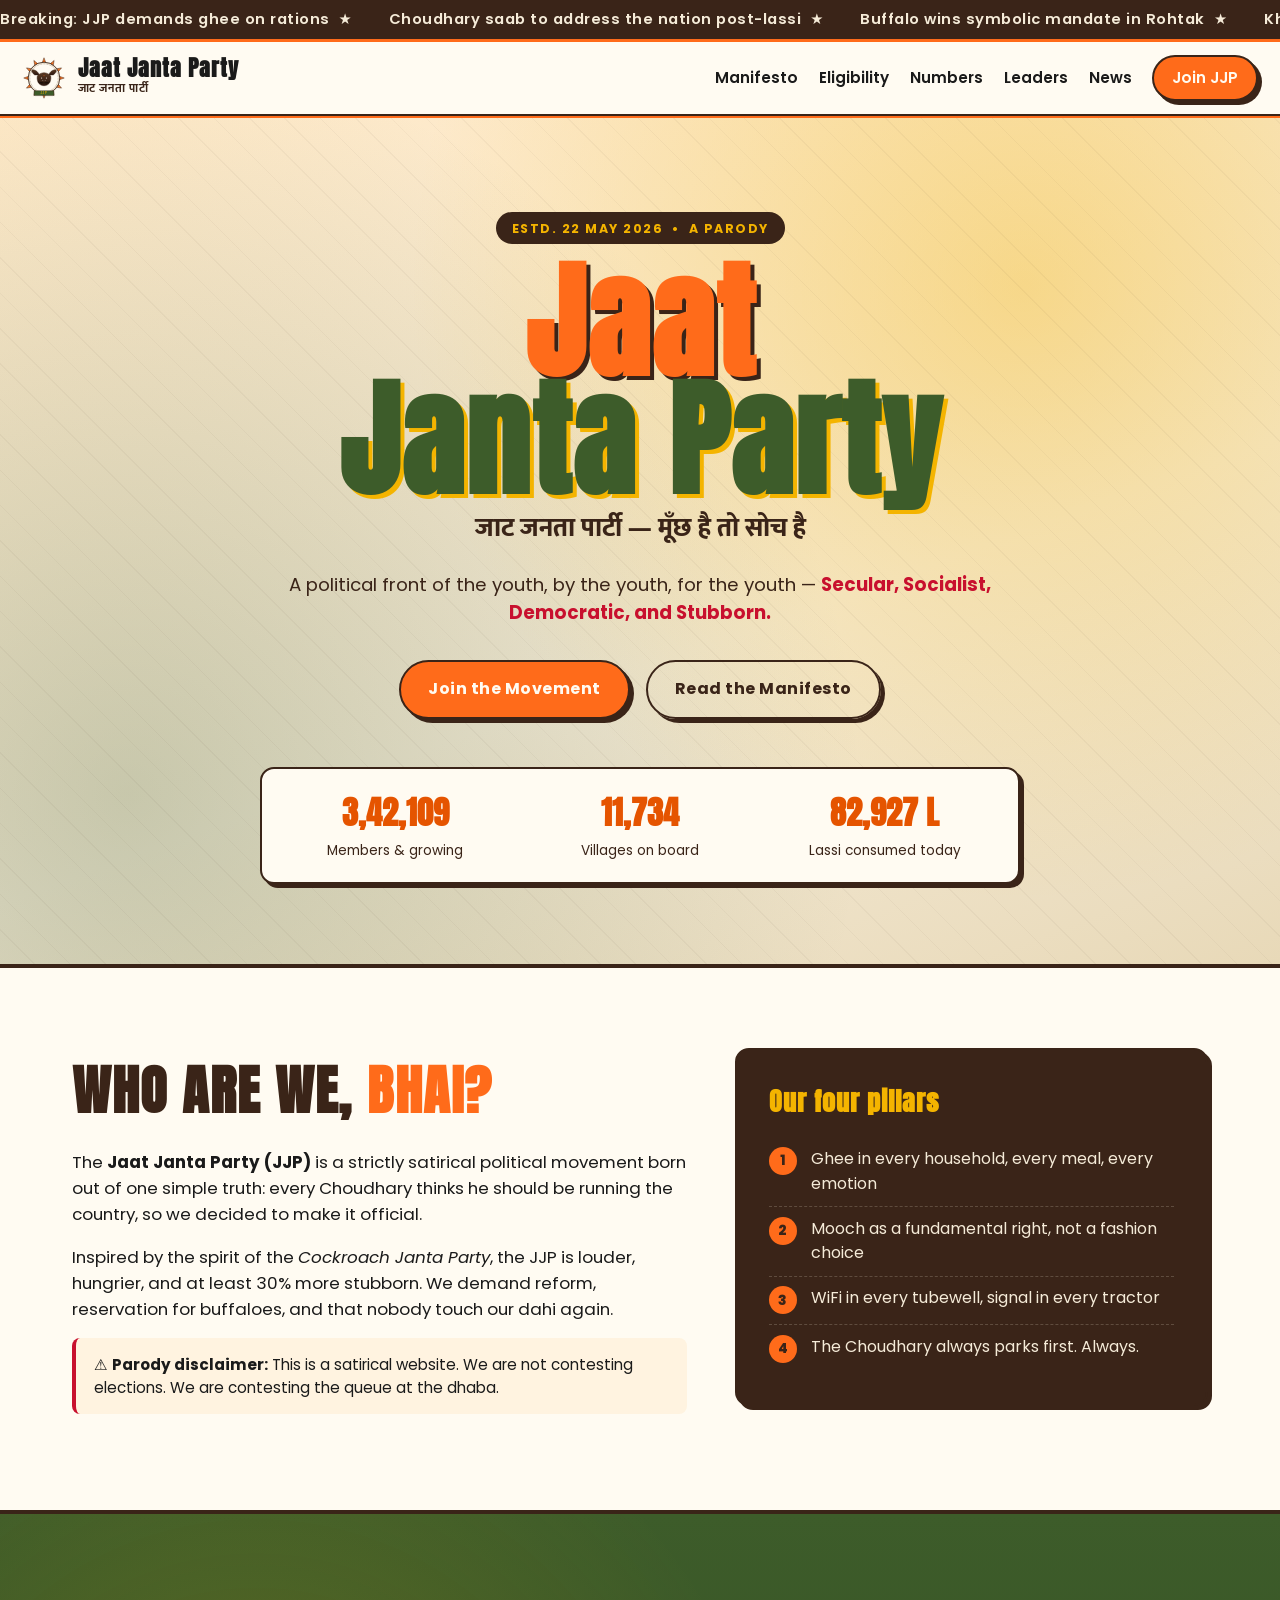
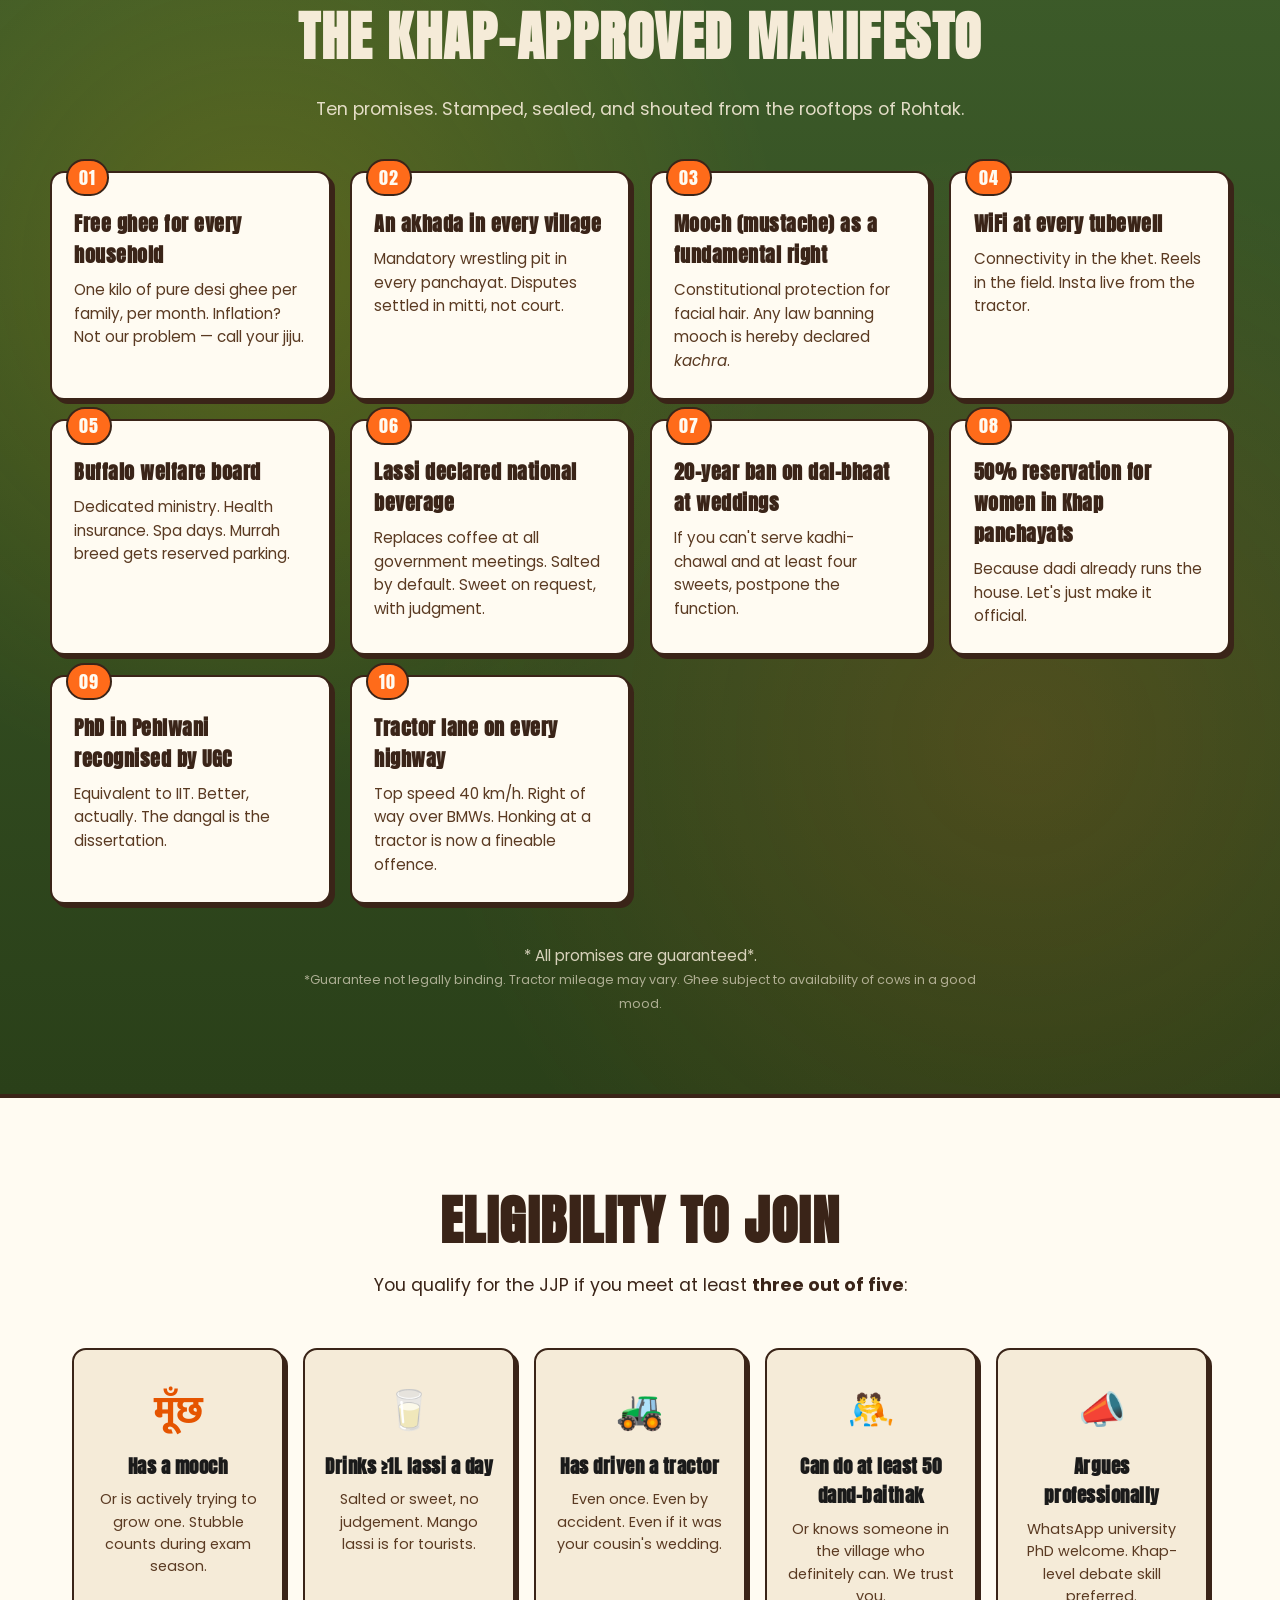
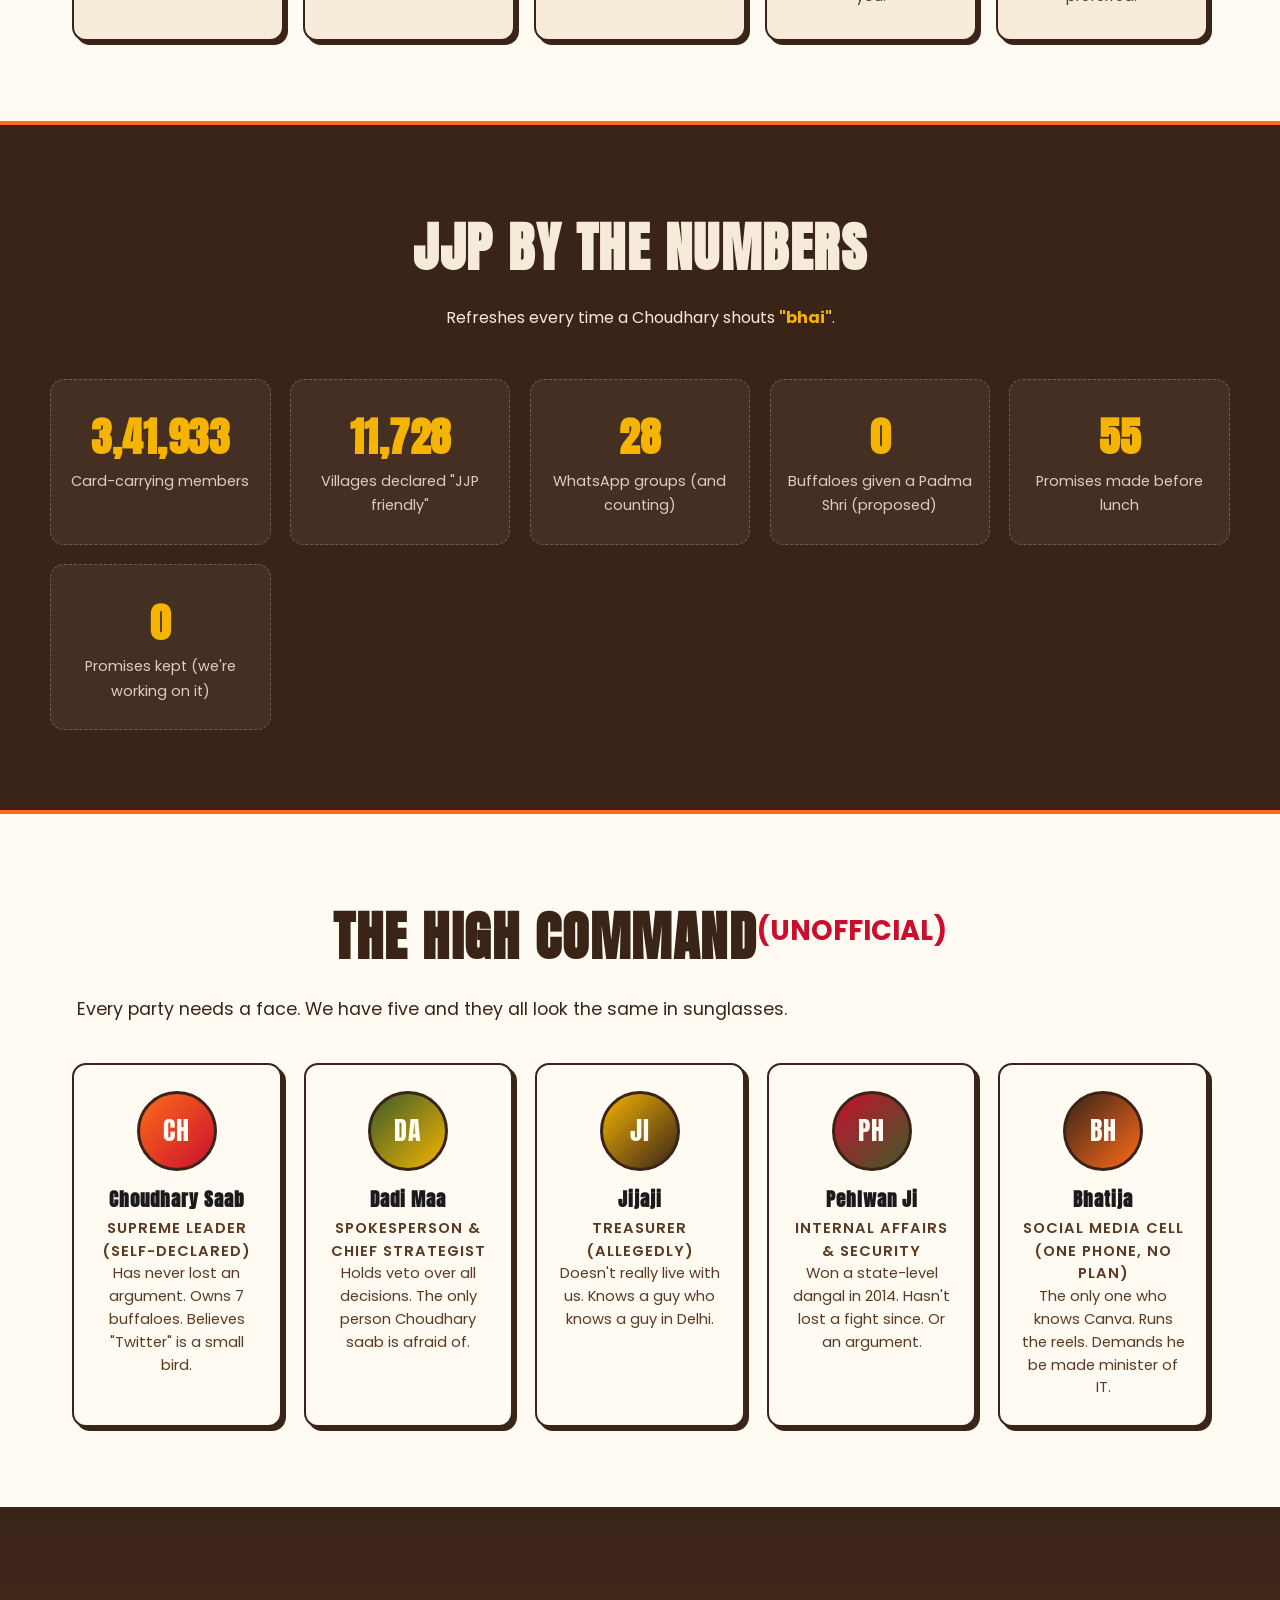
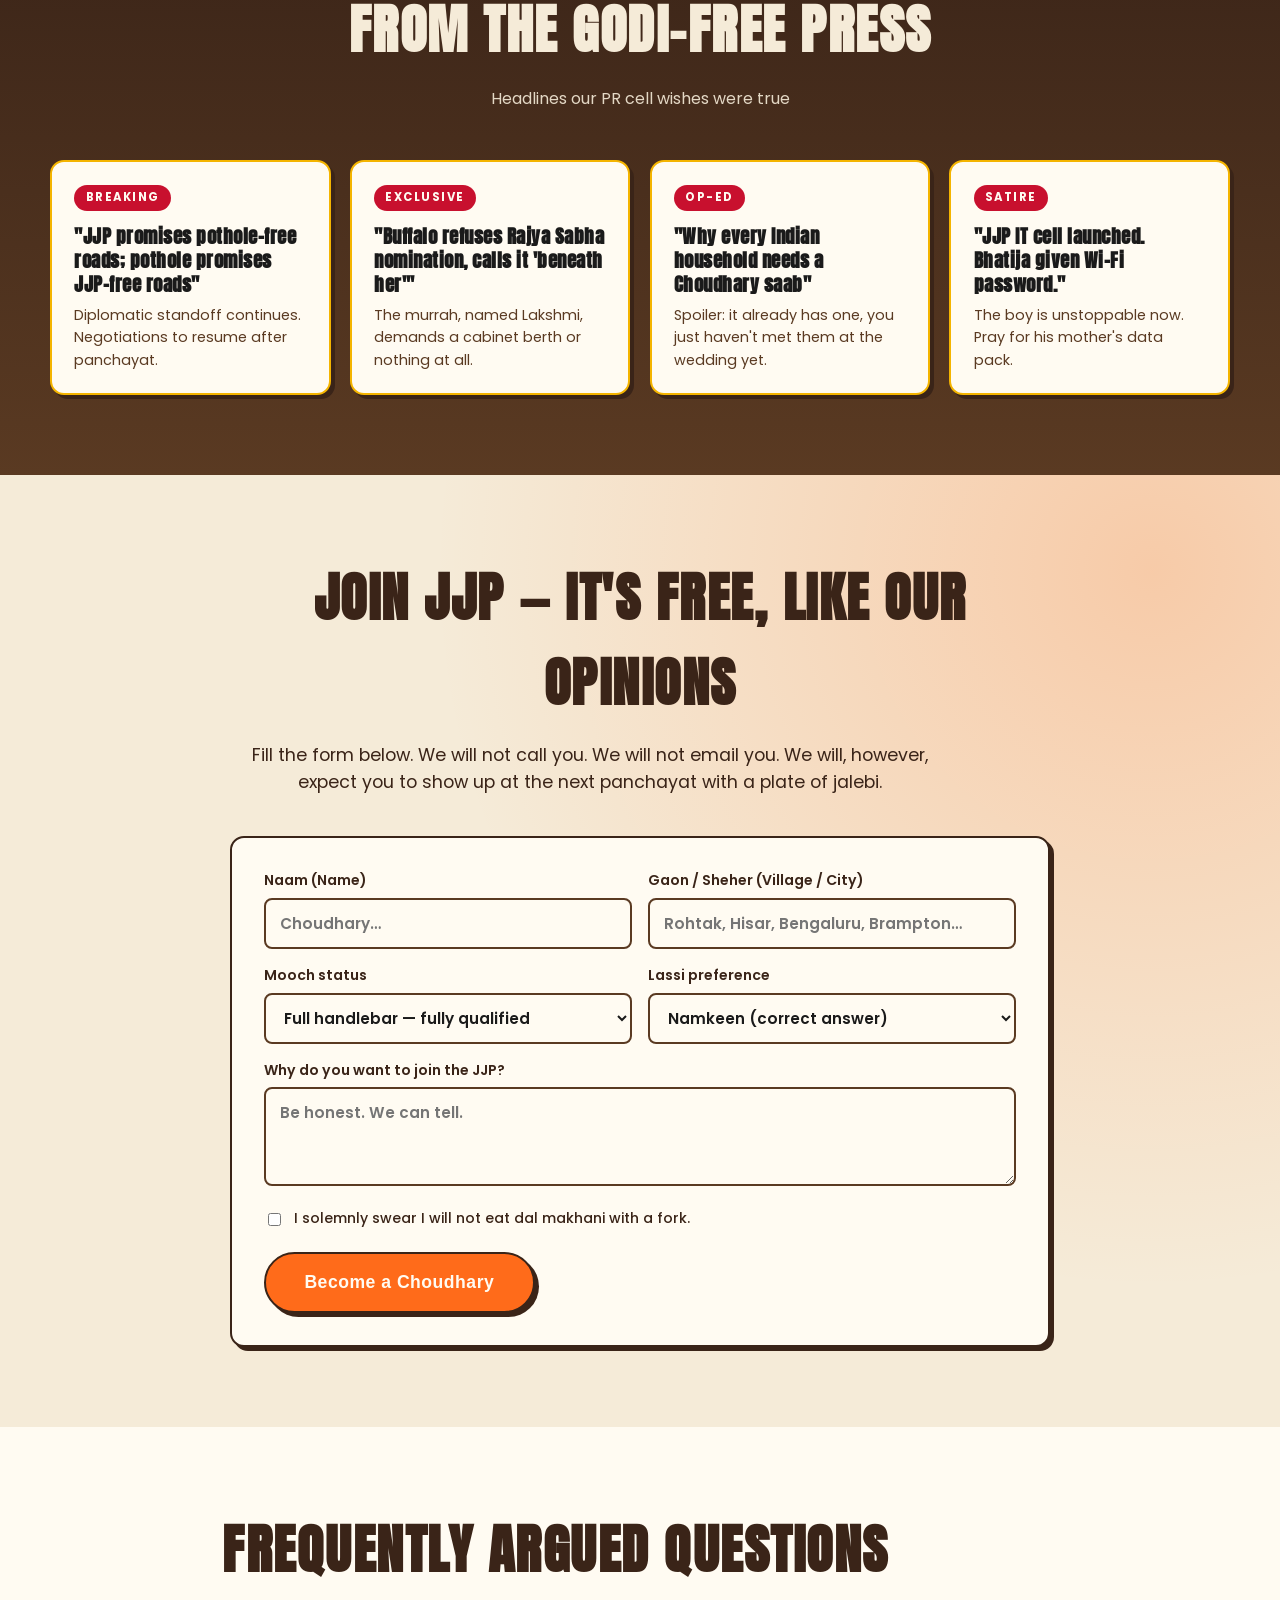
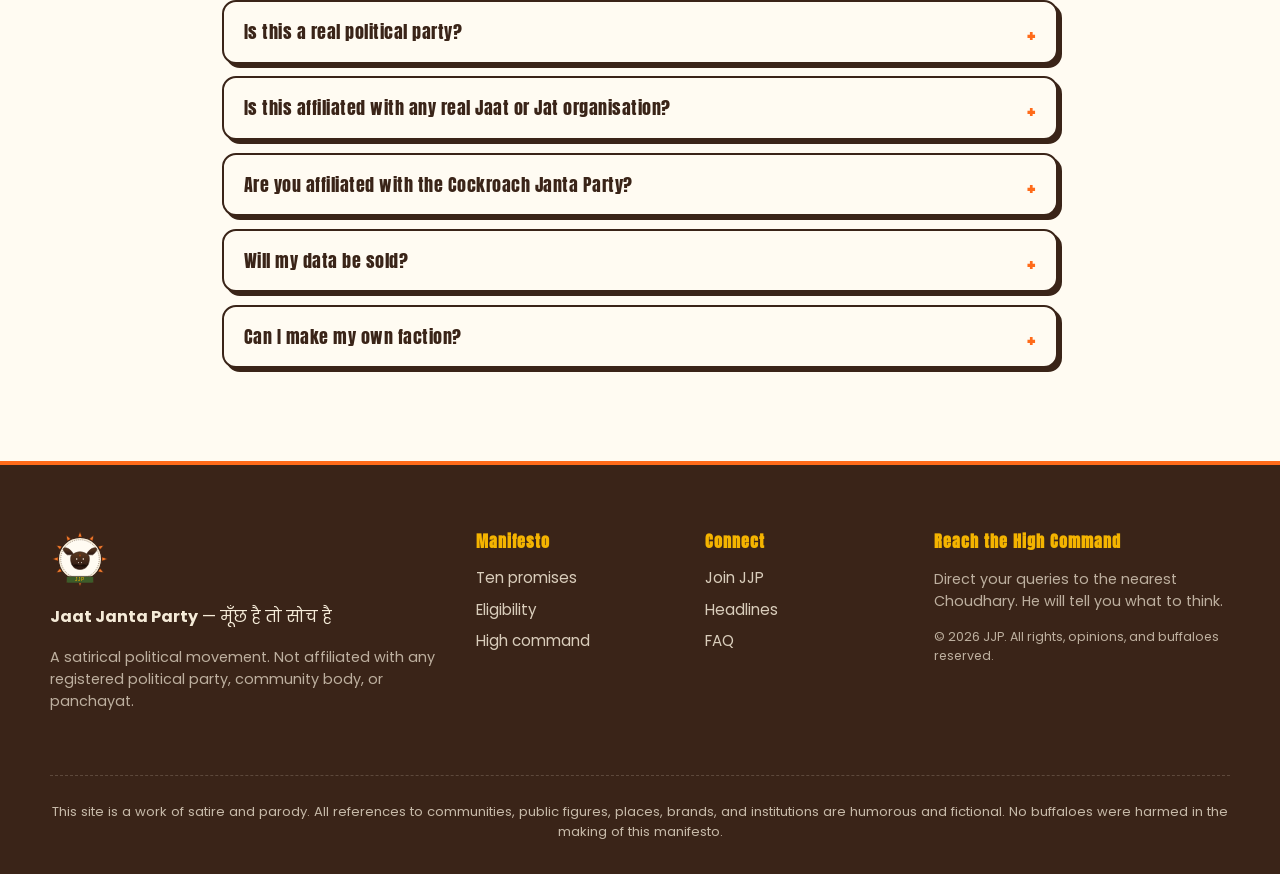
==== index.html @ 32e6d0fe "Initial site: Jaat Janta Party parody manifesto Single-page satirical political-party site, styled a" ====
<!DOCTYPE html>
<html lang="en">
<head>
<meta charset="UTF-8" />
<meta name="viewport" content="width=device-width, initial-scale=1.0" />
<meta name="description" content="Jaat Janta Party (JJP) — Satirical political manifesto from the land of ghee, mooch, and unshakeable confidence. A parody. Choudhary today, Choudhary tomorrow." />
<title>Jaat Janta Party — Mooch Hai To Soch Hai</title>
<link rel="preconnect" href="https://fonts.googleapis.com">
<link rel="preconnect" href="https://fonts.gstatic.com" crossorigin>
<link href="https://fonts.googleapis.com/css2?family=Anton&family=Mukta:wght@400;700;800&family=Poppins:wght@400;500;600;700;900&display=swap" rel="stylesheet">
<link rel="stylesheet" href="styles.css" />
<link rel="icon" href="assets/logo.svg" type="image/svg+xml" />
</head>
<body>

<!-- TOP TICKER -->
<div class="ticker">
  <div class="ticker__track">
    <span>Breaking: JJP demands ghee on rations &nbsp;★&nbsp;</span>
    <span>Choudhary saab to address the nation post-lassi &nbsp;★&nbsp;</span>
    <span>Buffalo wins symbolic mandate in Rohtak &nbsp;★&nbsp;</span>
    <span>Khap panchayat rules: WiFi is a fundamental right &nbsp;★&nbsp;</span>
    <span>Tractor parade postponed — diesel too expensive &nbsp;★&nbsp;</span>
    <span>JJP: We don't promise. We declare. &nbsp;★&nbsp;</span>
    <span>Breaking: JJP demands ghee on rations &nbsp;★&nbsp;</span>
    <span>Choudhary saab to address the nation post-lassi &nbsp;★&nbsp;</span>
    <span>Buffalo wins symbolic mandate in Rohtak &nbsp;★&nbsp;</span>
    <span>Khap panchayat rules: WiFi is a fundamental right &nbsp;★&nbsp;</span>
  </div>
</div>

<!-- NAV -->
<header class="nav">
  <a href="#top" class="nav__brand">
    <img src="assets/logo.svg" alt="JJP" class="nav__logo" />
    <span>
      <strong>Jaat Janta Party</strong>
      <small>जाट जनता पार्टी</small>
    </span>
  </a>
  <nav class="nav__links">
    <a href="#manifesto">Manifesto</a>
    <a href="#eligibility">Eligibility</a>
    <a href="#numbers">Numbers</a>
    <a href="#leaders">Leaders</a>
    <a href="#news">News</a>
    <a href="#join" class="nav__cta">Join JJP</a>
  </nav>
</header>

<!-- HERO -->
<section id="top" class="hero">
  <div class="hero__bg" aria-hidden="true"></div>
  <div class="hero__content">
    <span class="kicker">Estd. <span id="estd-date">22 May 2026</span> &nbsp;•&nbsp; A Parody</span>
    <h1 class="hero__title">
      <span class="hero__title-line1">Jaat</span>
      <span class="hero__title-line2">Janta Party</span>
    </h1>
    <p class="hero__hindi">जाट जनता पार्टी — मूँछ है तो सोच है</p>
    <p class="hero__tagline">
      A political front of the youth, by the youth, for the youth —
      <em>Secular, Socialist, Democratic, and Stubborn.</em>
    </p>
    <div class="hero__ctas">
      <a href="#join" class="btn btn--primary">Join the Movement</a>
      <a href="#manifesto" class="btn btn--ghost">Read the Manifesto</a>
    </div>
    <div class="hero__stats">
      <div><strong id="count-members">3,42,108</strong><span>Members &amp; growing</span></div>
      <div><strong id="count-villages">11,734</strong><span>Villages on board</span></div>
      <div><strong id="count-lassi">82,919 L</strong><span>Lassi consumed today</span></div>
    </div>
  </div>
</section>

<!-- ABOUT -->
<section class="about" id="about">
  <div class="about__grid">
    <div>
      <h2 class="section-title">Who are we, <span>bhai?</span></h2>
      <p>
        The <strong>Jaat Janta Party (JJP)</strong> is a strictly satirical political
        movement born out of one simple truth: every Choudhary thinks he should be
        running the country, so we decided to make it official.
      </p>
      <p>
        Inspired by the spirit of the <em>Cockroach Janta Party</em>, the JJP is
        louder, hungrier, and at least 30% more stubborn. We demand reform, reservation
        for buffaloes, and that nobody touch our dahi again.
      </p>
      <p class="note">
        ⚠️ <strong>Parody disclaimer:</strong> This is a satirical website. We are not
        contesting elections. We are contesting the queue at the dhaba.
      </p>
    </div>
    <div class="about__card">
      <h3>Our four pillars</h3>
      <ul>
        <li><span>1</span> Ghee in every household, every meal, every emotion</li>
        <li><span>2</span> Mooch as a fundamental right, not a fashion choice</li>
        <li><span>3</span> WiFi in every tubewell, signal in every tractor</li>
        <li><span>4</span> The Choudhary always parks first. Always.</li>
      </ul>
    </div>
  </div>
</section>

<!-- MANIFESTO -->
<section class="manifesto" id="manifesto">
  <div class="manifesto__head">
    <h2 class="section-title light">The Khap-Approved Manifesto</h2>
    <p>Ten promises. Stamped, sealed, and shouted from the rooftops of Rohtak.</p>
  </div>

  <div class="manifesto__grid">
    <article class="promise">
      <span class="promise__num">01</span>
      <h3>Free ghee for every household</h3>
      <p>One kilo of pure desi ghee per family, per month. Inflation? Not our problem — call your jiju.</p>
    </article>

    <article class="promise">
      <span class="promise__num">02</span>
      <h3>An akhada in every village</h3>
      <p>Mandatory wrestling pit in every panchayat. Disputes settled in mitti, not court.</p>
    </article>

    <article class="promise">
      <span class="promise__num">03</span>
      <h3>Mooch (mustache) as a fundamental right</h3>
      <p>Constitutional protection for facial hair. Any law banning mooch is hereby declared <em>kachra</em>.</p>
    </article>

    <article class="promise">
      <span class="promise__num">04</span>
      <h3>WiFi at every tubewell</h3>
      <p>Connectivity in the khet. Reels in the field. Insta live from the tractor.</p>
    </article>

    <article class="promise">
      <span class="promise__num">05</span>
      <h3>Buffalo welfare board</h3>
      <p>Dedicated ministry. Health insurance. Spa days. Murrah breed gets reserved parking.</p>
    </article>

    <article class="promise">
      <span class="promise__num">06</span>
      <h3>Lassi declared national beverage</h3>
      <p>Replaces coffee at all government meetings. Salted by default. Sweet on request, with judgment.</p>
    </article>

    <article class="promise">
      <span class="promise__num">07</span>
      <h3>20-year ban on dal-bhaat at weddings</h3>
      <p>If you can't serve kadhi-chawal and at least four sweets, postpone the function.</p>
    </article>

    <article class="promise">
      <span class="promise__num">08</span>
      <h3>50% reservation for women in Khap panchayats</h3>
      <p>Because dadi already runs the house. Let's just make it official.</p>
    </article>

    <article class="promise">
      <span class="promise__num">09</span>
      <h3>PhD in Pehlwani recognised by UGC</h3>
      <p>Equivalent to IIT. Better, actually. The dangal is the dissertation.</p>
    </article>

    <article class="promise">
      <span class="promise__num">10</span>
      <h3>Tractor lane on every highway</h3>
      <p>Top speed 40 km/h. Right of way over BMWs. Honking at a tractor is now a fineable offence.</p>
    </article>
  </div>

  <p class="manifesto__asterisk">
    * All promises are guaranteed*. <br>
    <small>*Guarantee not legally binding. Tractor mileage may vary. Ghee subject to availability of cows in a good mood.</small>
  </p>
</section>

<!-- ELIGIBILITY -->
<section class="eligibility" id="eligibility">
  <h2 class="section-title">Eligibility to Join</h2>
  <p class="lead">You qualify for the JJP if you meet at least <strong>three out of five</strong>:</p>
  <div class="eligibility__grid">
    <div class="eligible">
      <div class="eligible__icon">मूँछ</div>
      <h3>Has a mooch</h3>
      <p>Or is actively trying to grow one. Stubble counts during exam season.</p>
    </div>
    <div class="eligible">
      <div class="eligible__icon">🥛</div>
      <h3>Drinks ≥1L lassi a day</h3>
      <p>Salted or sweet, no judgement. Mango lassi is for tourists.</p>
    </div>
    <div class="eligible">
      <div class="eligible__icon">🚜</div>
      <h3>Has driven a tractor</h3>
      <p>Even once. Even by accident. Even if it was your cousin's wedding.</p>
    </div>
    <div class="eligible">
      <div class="eligible__icon">🤼</div>
      <h3>Can do at least 50 dand-baithak</h3>
      <p>Or knows someone in the village who definitely can. We trust you.</p>
    </div>
    <div class="eligible">
      <div class="eligible__icon">📣</div>
      <h3>Argues professionally</h3>
      <p>WhatsApp university PhD welcome. Khap-level debate skill preferred.</p>
    </div>
  </div>
</section>

<!-- NUMBERS / COUNTER -->
<section class="numbers" id="numbers">
  <div class="numbers__head">
    <h2 class="section-title light">JJP by the numbers</h2>
    <p>Refreshes every time a Choudhary shouts <em>"bhai"</em>.</p>
  </div>
  <div class="numbers__grid">
    <div><strong data-target="342108">0</strong><span>Card-carrying members</span></div>
    <div><strong data-target="11734">0</strong><span>Villages declared "JJP friendly"</span></div>
    <div><strong data-target="29">0</strong><span>WhatsApp groups (and counting)</span></div>
    <div><strong data-target="1">0</strong><span>Buffaloes given a Padma Shri (proposed)</span></div>
    <div><strong data-target="56">0</strong><span>Promises made before lunch</span></div>
    <div><strong data-target="0">0</strong><span>Promises kept (we're working on it)</span></div>
  </div>
</section>

<!-- LEADERS -->
<section class="leaders" id="leaders">
  <h2 class="section-title">The High Command<sup>(unofficial)</sup></h2>
  <p class="lead">Every party needs a face. We have five and they all look the same in sunglasses.</p>
  <div class="leaders__grid">
    <article class="leader">
      <div class="leader__avatar" style="--c1:#FF6B1A;--c2:#C8102E">CH</div>
      <h3>Choudhary Saab</h3>
      <p class="leader__role">Supreme Leader (self-declared)</p>
      <p>Has never lost an argument. Owns 7 buffaloes. Believes "Twitter" is a small bird.</p>
    </article>
    <article class="leader">
      <div class="leader__avatar" style="--c1:#3D5C2A;--c2:#F4B400">DA</div>
      <h3>Dadi Maa</h3>
      <p class="leader__role">Spokesperson &amp; Chief Strategist</p>
      <p>Holds veto over all decisions. The only person Choudhary saab is afraid of.</p>
    </article>
    <article class="leader">
      <div class="leader__avatar" style="--c1:#F4B400;--c2:#3A2418">JI</div>
      <h3>Jijaji</h3>
      <p class="leader__role">Treasurer (allegedly)</p>
      <p>Doesn't really live with us. Knows a guy who knows a guy in Delhi.</p>
    </article>
    <article class="leader">
      <div class="leader__avatar" style="--c1:#C8102E;--c2:#3D5C2A">PH</div>
      <h3>Pehlwan Ji</h3>
      <p class="leader__role">Internal Affairs &amp; Security</p>
      <p>Won a state-level dangal in 2014. Hasn't lost a fight since. Or an argument.</p>
    </article>
    <article class="leader">
      <div class="leader__avatar" style="--c1:#3A2418;--c2:#FF6B1A">BH</div>
      <h3>Bhatija</h3>
      <p class="leader__role">Social Media Cell (one phone, no plan)</p>
      <p>The only one who knows Canva. Runs the reels. Demands he be made minister of IT.</p>
    </article>
  </div>
</section>

<!-- NEWS / HEADLINES -->
<section class="news" id="news">
  <h2 class="section-title light">From the Godi-Free Press</h2>
  <p class="news__sub">Headlines our PR cell wishes were true</p>
  <div class="news__grid">
    <article class="card">
      <span class="card__tag">Breaking</span>
      <h3>"JJP promises pothole-free roads; pothole promises JJP-free roads"</h3>
      <p>Diplomatic standoff continues. Negotiations to resume after panchayat.</p>
    </article>
    <article class="card">
      <span class="card__tag">Exclusive</span>
      <h3>"Buffalo refuses Rajya Sabha nomination, calls it 'beneath her'"</h3>
      <p>The murrah, named Lakshmi, demands a cabinet berth or nothing at all.</p>
    </article>
    <article class="card">
      <span class="card__tag">Op-Ed</span>
      <h3>"Why every Indian household needs a Choudhary saab"</h3>
      <p>Spoiler: it already has one, you just haven't met them at the wedding yet.</p>
    </article>
    <article class="card">
      <span class="card__tag">Satire</span>
      <h3>"JJP IT cell launched. Bhatija given Wi-Fi password."</h3>
      <p>The boy is unstoppable now. Pray for his mother's data pack.</p>
    </article>
  </div>
</section>

<!-- JOIN -->
<section class="join" id="join">
  <div class="join__inner">
    <h2 class="section-title">Join JJP — it's free, like our opinions</h2>
    <p class="lead">
      Fill the form below. We will not call you. We will not email you.
      We will, however, expect you to show up at the next panchayat with a plate of jalebi.
    </p>
    <form class="join__form" id="join-form" novalidate>
      <div class="row">
        <label>
          <span>Naam (Name)</span>
          <input name="name" placeholder="Choudhary…" required />
        </label>
        <label>
          <span>Gaon / Sheher (Village / City)</span>
          <input name="village" placeholder="Rohtak, Hisar, Bengaluru, Brampton…" required />
        </label>
      </div>
      <div class="row">
        <label>
          <span>Mooch status</span>
          <select name="mooch">
            <option value="full">Full handlebar — fully qualified</option>
            <option value="growing">In progress — provisional member</option>
            <option value="none">None — sympathiser only</option>
            <option value="other">Don't grow facial hair — honorary member</option>
          </select>
        </label>
        <label>
          <span>Lassi preference</span>
          <select name="lassi">
            <option>Namkeen (correct answer)</option>
            <option>Meethi (acceptable)</option>
            <option>Mango (under investigation)</option>
            <option>Don't drink lassi (please reconsider)</option>
          </select>
        </label>
      </div>
      <label class="full">
        <span>Why do you want to join the JJP?</span>
        <textarea name="reason" rows="3" placeholder="Be honest. We can tell."></textarea>
      </label>
      <label class="check">
        <input type="checkbox" required />
        <span>I solemnly swear I will not eat dal makhani with a fork.</span>
      </label>
      <button type="submit" class="btn btn--primary btn--big">Become a Choudhary</button>
      <p class="join__success" id="join-success" hidden>
        🎉 Welcome to the JJP, <strong id="join-name">bhai</strong>! Your provisional membership #<span id="join-id">000000</span> is approved. The buffalo is en route.
      </p>
    </form>
  </div>
</section>

<!-- FAQ -->
<section class="faq">
  <h2 class="section-title">Frequently Argued Questions</h2>
  <details>
    <summary>Is this a real political party?</summary>
    <p>No. JJP is a parody. We are not contesting elections, we are contesting whose turn it is on the charpai.</p>
  </details>
  <details>
    <summary>Is this affiliated with any real Jaat or Jat organisation?</summary>
    <p>No affiliation. No endorsement. No funding (we wish). Just satire and self-aware desi humour.</p>
  </details>
  <details>
    <summary>Are you affiliated with the Cockroach Janta Party?</summary>
    <p>Spiritually, yes. Officially, no. We borrowed their energy and added ghee.</p>
  </details>
  <details>
    <summary>Will my data be sold?</summary>
    <p>What data? You filled a fake form on a parody site. The only thing being sold here is the joke.</p>
  </details>
  <details>
    <summary>Can I make my own faction?</summary>
    <p>Yes. That is the most Jaat thing you could do. Welcome to the family.</p>
  </details>
</section>

<!-- FOOTER -->
<footer class="footer">
  <div class="footer__grid">
    <div>
      <img src="assets/logo.svg" alt="JJP" class="footer__logo" />
      <p><strong>Jaat Janta Party</strong> — मूँछ है तो सोच है</p>
      <p class="muted">A satirical political movement. Not affiliated with any registered political party, community body, or panchayat.</p>
    </div>
    <div>
      <h4>Manifesto</h4>
      <ul>
        <li><a href="#manifesto">Ten promises</a></li>
        <li><a href="#eligibility">Eligibility</a></li>
        <li><a href="#leaders">High command</a></li>
      </ul>
    </div>
    <div>
      <h4>Connect</h4>
      <ul>
        <li><a href="#join">Join JJP</a></li>
        <li><a href="#news">Headlines</a></li>
        <li><a href="#faq">FAQ</a></li>
      </ul>
    </div>
    <div>
      <h4>Reach the High Command</h4>
      <p class="muted">Direct your queries to the nearest Choudhary. He will tell you what to think.</p>
      <p class="muted small">© <span id="year">2026</span> JJP. All rights, opinions, and buffaloes reserved.</p>
    </div>
  </div>
  <p class="footer__disclaimer">
    This site is a work of satire and parody. All references to communities, public figures, places, brands,
    and institutions are humorous and fictional. No buffaloes were harmed in the making of this manifesto.
  </p>
</footer>

<script src="script.js"></script>
</body>
</html>
---- styles.css ----
/* =============================================================
   JJP — Jaat Janta Party (Parody) Stylesheet
   Palette: saffron, mustard, olive, mitti-brown, cream, deep red
   ============================================================= */

:root {
  --saffron: #FF6B1A;
  --saffron-deep: #E55400;
  --mustard: #F4B400;
  --olive: #3D5C2A;
  --olive-deep: #2A4019;
  --mitti: #3A2418;
  --mitti-light: #5A3A22;
  --cream: #F5EBD8;
  --cream-deep: #E8D9B8;
  --red: #C8102E;
  --ink: #1A1A1A;
  --paper: #FFFBF2;

  --shadow-hard: 4px 4px 0 var(--mitti);
  --shadow-soft: 0 12px 30px rgba(58, 36, 24, 0.18);

  --maxw: 1180px;
  --radius: 14px;
}

* { box-sizing: border-box; }

html { scroll-behavior: smooth; }

body {
  margin: 0;
  font-family: 'Poppins', 'Mukta', system-ui, sans-serif;
  color: var(--ink);
  background: var(--paper);
  line-height: 1.55;
  -webkit-font-smoothing: antialiased;
}

img { max-width: 100%; display: block; }

a { color: var(--saffron-deep); text-decoration: none; }
a:hover { text-decoration: underline; }

/* ============ TICKER ============ */
.ticker {
  background: var(--mitti);
  color: var(--cream);
  font-weight: 600;
  letter-spacing: 0.5px;
  border-bottom: 3px solid var(--saffron);
  overflow: hidden;
  position: relative;
}
.ticker__track {
  display: inline-flex;
  white-space: nowrap;
  animation: ticker 45s linear infinite;
  padding: 8px 0;
}
.ticker__track span { padding-right: 2rem; font-size: 0.92rem; }
@keyframes ticker {
  from { transform: translateX(0); }
  to { transform: translateX(-50%); }
}

/* ============ NAV ============ */
.nav {
  position: sticky;
  top: 0;
  z-index: 100;
  display: flex;
  align-items: center;
  justify-content: space-between;
  padding: 0.85rem 1.4rem;
  background: rgba(255, 251, 242, 0.95);
  backdrop-filter: blur(8px);
  border-bottom: 2px solid var(--mitti);
  box-shadow: 0 2px 0 var(--saffron);
}
.nav__brand {
  display: flex;
  align-items: center;
  gap: 0.7rem;
  color: var(--ink);
  text-decoration: none;
  font-weight: 700;
}
.nav__brand:hover { text-decoration: none; }
.nav__logo { width: 44px; height: 44px; }
.nav__brand strong {
  font-family: 'Anton', sans-serif;
  font-size: 1.35rem;
  letter-spacing: 1px;
  display: block;
  line-height: 1;
}
.nav__brand small {
  font-family: 'Mukta', sans-serif;
  display: block;
  color: var(--mitti);
  font-size: 0.78rem;
  letter-spacing: 0.5px;
}
.nav__links {
  display: flex;
  gap: 1.3rem;
  align-items: center;
}
.nav__links a {
  color: var(--ink);
  font-weight: 600;
  font-size: 0.95rem;
}
.nav__links a:hover { color: var(--saffron-deep); text-decoration: none; }
.nav__cta {
  background: var(--saffron);
  color: var(--paper) !important;
  padding: 0.55rem 1.1rem;
  border-radius: 999px;
  border: 2px solid var(--mitti);
  box-shadow: var(--shadow-hard);
  transition: transform 0.15s;
}
.nav__cta:hover { transform: translate(-2px, -2px); text-decoration: none; }

/* ============ HERO ============ */
.hero {
  position: relative;
  padding: 6rem 1.4rem 5rem;
  overflow: hidden;
  background:
    radial-gradient(circle at 80% 20%, rgba(244, 180, 0, 0.35) 0%, transparent 50%),
    radial-gradient(circle at 10% 80%, rgba(61, 92, 42, 0.25) 0%, transparent 55%),
    linear-gradient(160deg, #FFE9C7 0%, var(--cream) 60%, var(--cream-deep) 100%);
  border-bottom: 4px solid var(--mitti);
}
.hero__bg {
  position: absolute;
  inset: 0;
  background-image:
    repeating-linear-gradient(
      45deg,
      transparent 0 24px,
      rgba(58, 36, 24, 0.04) 24px 25px
    );
  pointer-events: none;
}
.hero__content {
  position: relative;
  max-width: var(--maxw);
  margin: 0 auto;
  text-align: center;
}
.kicker {
  display: inline-block;
  background: var(--mitti);
  color: var(--mustard);
  padding: 0.4rem 1rem;
  border-radius: 999px;
  font-weight: 700;
  letter-spacing: 1.5px;
  font-size: 0.78rem;
  text-transform: uppercase;
}
.hero__title {
  font-family: 'Anton', sans-serif;
  font-size: clamp(3.6rem, 10vw, 8rem);
  line-height: 0.92;
  margin: 1.2rem 0 0.6rem;
  letter-spacing: 2px;
}
.hero__title-line1 {
  display: block;
  color: var(--saffron);
  text-shadow: var(--shadow-hard);
}
.hero__title-line2 {
  display: block;
  color: var(--olive);
  text-shadow: 4px 4px 0 var(--mustard);
}
.hero__hindi {
  font-family: 'Mukta', sans-serif;
  font-weight: 800;
  font-size: clamp(1.1rem, 2.4vw, 1.6rem);
  color: var(--mitti);
  margin: 0.4rem 0 1.4rem;
}
.hero__tagline {
  max-width: 720px;
  margin: 0 auto 2rem;
  font-size: 1.15rem;
  color: var(--mitti);
}
.hero__tagline em { color: var(--red); font-style: normal; font-weight: 700; }
.hero__ctas {
  display: flex;
  gap: 1rem;
  justify-content: center;
  flex-wrap: wrap;
  margin-bottom: 3rem;
}
.btn {
  display: inline-block;
  padding: 0.95rem 1.7rem;
  border-radius: 999px;
  font-weight: 700;
  letter-spacing: 0.5px;
  border: 2px solid var(--mitti);
  cursor: pointer;
  font-size: 1rem;
  transition: transform 0.15s, box-shadow 0.15s;
  text-decoration: none;
}
.btn:hover { text-decoration: none; }
.btn--primary {
  background: var(--saffron);
  color: var(--paper);
  box-shadow: var(--shadow-hard);
}
.btn--primary:hover { transform: translate(-2px, -2px); box-shadow: 6px 6px 0 var(--mitti); }
.btn--ghost {
  background: transparent;
  color: var(--mitti);
  box-shadow: var(--shadow-hard);
}
.btn--ghost:hover { background: var(--mitti); color: var(--cream); transform: translate(-2px, -2px); }
.btn--big { padding: 1.1rem 2.4rem; font-size: 1.1rem; }
.hero__stats {
  display: grid;
  grid-template-columns: repeat(3, minmax(160px, 1fr));
  gap: 1rem;
  max-width: 760px;
  margin: 0 auto;
  background: var(--paper);
  padding: 1.2rem;
  border: 2px solid var(--mitti);
  border-radius: var(--radius);
  box-shadow: var(--shadow-hard);
}
.hero__stats > div { text-align: center; }
.hero__stats strong {
  display: block;
  font-family: 'Anton', sans-serif;
  font-size: clamp(1.4rem, 3vw, 2rem);
  color: var(--saffron-deep);
}
.hero__stats span { font-size: 0.85rem; color: var(--mitti); }

/* ============ SECTIONS COMMON ============ */
.section-title {
  font-family: 'Anton', sans-serif;
  font-size: clamp(2rem, 5vw, 3.4rem);
  letter-spacing: 1.5px;
  margin: 0 0 0.6rem;
  color: var(--mitti);
  text-transform: uppercase;
}
.section-title span { color: var(--saffron); }
.section-title.light { color: var(--cream); }
.section-title.light span { color: var(--mustard); }

.lead {
  font-size: 1.1rem;
  color: var(--mitti);
  max-width: 720px;
  margin-bottom: 2.5rem;
}

/* ============ ABOUT ============ */
.about {
  max-width: var(--maxw);
  margin: 0 auto;
  padding: 5rem 1.4rem;
}
.about__grid {
  display: grid;
  grid-template-columns: 1.3fr 1fr;
  gap: 3rem;
  align-items: start;
}
.about p { font-size: 1.05rem; }
.about .note {
  background: #FFF3E0;
  border-left: 4px solid var(--red);
  padding: 0.9rem 1.1rem;
  border-radius: 8px;
  font-size: 0.95rem;
}
.about__card {
  background: var(--mitti);
  color: var(--cream);
  padding: 2rem;
  border-radius: var(--radius);
  box-shadow: var(--shadow-hard);
  border: 2px solid var(--mitti);
}
.about__card h3 {
  font-family: 'Anton', sans-serif;
  font-size: 1.6rem;
  margin: 0 0 1rem;
  color: var(--mustard);
  letter-spacing: 1px;
}
.about__card ul { list-style: none; padding: 0; margin: 0; }
.about__card li {
  display: flex;
  align-items: flex-start;
  gap: 0.9rem;
  padding: 0.6rem 0;
  border-bottom: 1px dashed rgba(245, 235, 216, 0.2);
}
.about__card li:last-child { border-bottom: none; }
.about__card li span {
  flex: none;
  background: var(--saffron);
  color: var(--mitti);
  font-weight: 800;
  width: 28px;
  height: 28px;
  border-radius: 50%;
  display: grid;
  place-items: center;
  font-size: 0.85rem;
}

/* ============ MANIFESTO ============ */
.manifesto {
  background: var(--olive);
  color: var(--cream);
  padding: 5rem 1.4rem;
  border-top: 4px solid var(--mitti);
  border-bottom: 4px solid var(--mitti);
  position: relative;
  background-image:
    radial-gradient(circle at 20% 30%, rgba(244, 180, 0, 0.18) 0, transparent 40%),
    radial-gradient(circle at 80% 70%, rgba(255, 107, 26, 0.15) 0, transparent 45%),
    linear-gradient(180deg, var(--olive) 0%, var(--olive-deep) 100%);
}
.manifesto__head {
  text-align: center;
  max-width: 800px;
  margin: 0 auto 3rem;
}
.manifesto__head p { font-size: 1.1rem; opacity: 0.9; }
.manifesto__grid {
  max-width: var(--maxw);
  margin: 0 auto;
  display: grid;
  grid-template-columns: repeat(auto-fit, minmax(260px, 1fr));
  gap: 1.2rem;
}
.promise {
  background: var(--paper);
  color: var(--ink);
  padding: 1.6rem 1.4rem;
  border-radius: var(--radius);
  border: 2px solid var(--mitti);
  box-shadow: var(--shadow-hard);
  position: relative;
  transition: transform 0.15s, box-shadow 0.15s;
}
.promise:hover { transform: translate(-3px, -3px); box-shadow: 7px 7px 0 var(--mitti); }
.promise__num {
  position: absolute;
  top: -14px;
  left: 14px;
  background: var(--saffron);
  color: var(--paper);
  font-family: 'Anton', sans-serif;
  font-size: 1.1rem;
  padding: 0.2rem 0.7rem;
  border-radius: 999px;
  border: 2px solid var(--mitti);
  letter-spacing: 1px;
}
.promise h3 {
  font-family: 'Anton', sans-serif;
  letter-spacing: 0.5px;
  font-size: 1.25rem;
  margin: 0.6rem 0 0.5rem;
  color: var(--mitti);
}
.promise p { margin: 0; font-size: 0.95rem; color: var(--mitti-light); }
.manifesto__asterisk {
  text-align: center;
  max-width: 700px;
  margin: 2.5rem auto 0;
  font-size: 0.95rem;
  opacity: 0.85;
}
.manifesto__asterisk small { opacity: 0.75; }

/* ============ ELIGIBILITY ============ */
.eligibility {
  max-width: var(--maxw);
  margin: 0 auto;
  padding: 5rem 1.4rem;
  text-align: center;
}
.eligibility .lead { margin: 0 auto 3rem; }
.eligibility__grid {
  display: grid;
  grid-template-columns: repeat(auto-fit, minmax(200px, 1fr));
  gap: 1.2rem;
}
.eligible {
  background: var(--cream);
  border: 2px solid var(--mitti);
  border-radius: var(--radius);
  padding: 2rem 1.2rem;
  box-shadow: var(--shadow-hard);
  transition: transform 0.15s;
}
.eligible:hover { transform: translateY(-4px); }
.eligible__icon {
  font-family: 'Mukta', sans-serif;
  font-weight: 800;
  font-size: 2.4rem;
  margin-bottom: 0.6rem;
  color: var(--saffron-deep);
}
.eligible h3 {
  font-family: 'Anton', sans-serif;
  font-size: 1.2rem;
  margin: 0.5rem 0;
  letter-spacing: 0.5px;
}
.eligible p { font-size: 0.9rem; color: var(--mitti-light); margin: 0; }

/* ============ NUMBERS ============ */
.numbers {
  background: var(--mitti);
  color: var(--cream);
  padding: 5rem 1.4rem;
  border-top: 4px solid var(--saffron);
  border-bottom: 4px solid var(--saffron);
}
.numbers__head {
  text-align: center;
  max-width: 700px;
  margin: 0 auto 3rem;
}
.numbers__head p em { color: var(--mustard); font-style: normal; font-weight: 700; }
.numbers__grid {
  max-width: var(--maxw);
  margin: 0 auto;
  display: grid;
  grid-template-columns: repeat(auto-fit, minmax(190px, 1fr));
  gap: 1.2rem;
}
.numbers__grid > div {
  text-align: center;
  padding: 1.6rem 1rem;
  background: rgba(245, 235, 216, 0.06);
  border: 1px dashed rgba(245, 235, 216, 0.25);
  border-radius: var(--radius);
  min-width: 0;
}
.numbers__grid strong {
  display: block;
  font-family: 'Anton', sans-serif;
  font-size: clamp(1.6rem, 3.2vw, 2.6rem);
  color: var(--mustard);
  letter-spacing: 0.5px;
  white-space: nowrap;
  overflow: hidden;
  text-overflow: clip;
}
.numbers__grid span { font-size: 0.9rem; color: var(--cream); opacity: 0.85; }

/* ============ LEADERS ============ */
.leaders {
  max-width: var(--maxw);
  margin: 0 auto;
  padding: 5rem 1.4rem;
  text-align: center;
}
.leaders .section-title sup {
  font-size: 0.5em;
  color: var(--red);
  font-family: 'Poppins', sans-serif;
  letter-spacing: 0;
}
.leaders__grid {
  display: grid;
  grid-template-columns: repeat(auto-fit, minmax(200px, 1fr));
  gap: 1.4rem;
  margin-top: 2rem;
}
.leader {
  background: var(--paper);
  border: 2px solid var(--mitti);
  border-radius: var(--radius);
  padding: 1.6rem 1.2rem;
  box-shadow: var(--shadow-hard);
  text-align: center;
  transition: transform 0.15s;
}
.leader:hover { transform: translateY(-4px); }
.leader__avatar {
  width: 80px;
  height: 80px;
  margin: 0 auto 0.8rem;
  border-radius: 50%;
  display: grid;
  place-items: center;
  font-family: 'Anton', sans-serif;
  font-size: 1.6rem;
  color: var(--paper);
  border: 3px solid var(--mitti);
  background: linear-gradient(135deg, var(--c1, var(--saffron)) 0%, var(--c2, var(--red)) 100%);
  letter-spacing: 1px;
}
.leader h3 {
  font-family: 'Anton', sans-serif;
  margin: 0.5rem 0 0.2rem;
  font-size: 1.2rem;
  letter-spacing: 1px;
}
.leader__role {
  color: var(--saffron-deep);
  font-size: 0.85rem;
  font-weight: 600;
  margin: 0 0 0.6rem;
  text-transform: uppercase;
  letter-spacing: 1px;
}
.leader p { font-size: 0.92rem; color: var(--mitti-light); margin: 0; }

/* ============ NEWS ============ */
.news {
  background: linear-gradient(180deg, var(--mitti) 0%, var(--mitti-light) 100%);
  color: var(--cream);
  padding: 5rem 1.4rem;
  text-align: center;
}
.news__sub { opacity: 0.9; margin-bottom: 3rem; }
.news__grid {
  max-width: var(--maxw);
  margin: 0 auto;
  display: grid;
  grid-template-columns: repeat(auto-fit, minmax(260px, 1fr));
  gap: 1.2rem;
  text-align: left;
}
.card {
  background: var(--paper);
  color: var(--ink);
  border-radius: var(--radius);
  padding: 1.4rem;
  border: 2px solid var(--mustard);
  box-shadow: var(--shadow-hard);
  transition: transform 0.15s;
}
.card:hover { transform: translateY(-3px); }
.card__tag {
  display: inline-block;
  background: var(--red);
  color: var(--paper);
  font-size: 0.72rem;
  text-transform: uppercase;
  font-weight: 700;
  letter-spacing: 1.5px;
  padding: 0.25rem 0.7rem;
  border-radius: 999px;
  margin-bottom: 0.8rem;
}
.card h3 {
  font-family: 'Anton', sans-serif;
  margin: 0 0 0.5rem;
  font-size: 1.2rem;
  letter-spacing: 0.5px;
  line-height: 1.25;
}
.card p { margin: 0; font-size: 0.9rem; color: var(--mitti-light); }

/* ============ JOIN ============ */
.join {
  padding: 5rem 1.4rem;
  background:
    radial-gradient(circle at 90% 10%, rgba(255, 107, 26, 0.25) 0, transparent 50%),
    var(--cream);
}
.join__inner {
  max-width: 820px;
  margin: 0 auto;
  text-align: center;
}
.join .section-title { color: var(--mitti); }
.join__form {
  margin-top: 2rem;
  background: var(--paper);
  border: 2px solid var(--mitti);
  border-radius: var(--radius);
  padding: 2rem;
  text-align: left;
  box-shadow: var(--shadow-hard);
}
.join__form .row {
  display: grid;
  grid-template-columns: 1fr 1fr;
  gap: 1rem;
  margin-bottom: 1rem;
}
.join__form label {
  display: block;
  font-weight: 600;
  font-size: 0.95rem;
}
.join__form label.full { display: block; margin-bottom: 1rem; }
.join__form span { display: block; margin-bottom: 0.35rem; color: var(--mitti); font-size: 0.88rem; }
.join__form input,
.join__form select,
.join__form textarea {
  width: 100%;
  padding: 0.75rem 0.9rem;
  border-radius: 8px;
  border: 2px solid var(--mitti-light);
  font: inherit;
  background: #FFFBF2;
  color: var(--ink);
}
.join__form input:focus,
.join__form select:focus,
.join__form textarea:focus {
  outline: none;
  border-color: var(--saffron);
  box-shadow: 0 0 0 3px rgba(255, 107, 26, 0.25);
}
.join__form .check {
  display: flex;
  align-items: center;
  gap: 0.6rem;
  margin: 0.4rem 0 1.4rem;
  font-weight: 500;
  font-size: 0.95rem;
}
.join__form .check input { width: auto; }
.join__form .check span { margin: 0; color: var(--mitti); }
.join__success {
  margin-top: 1rem;
  padding: 1rem;
  background: #E8F5E9;
  border: 2px dashed var(--olive);
  border-radius: 10px;
  color: var(--olive-deep);
  text-align: center;
  font-weight: 600;
}

/* ============ FAQ ============ */
.faq {
  max-width: 880px;
  margin: 0 auto;
  padding: 5rem 1.4rem;
}
.faq details {
  background: var(--paper);
  border: 2px solid var(--mitti);
  border-radius: var(--radius);
  padding: 1rem 1.2rem;
  margin-bottom: 0.8rem;
  box-shadow: var(--shadow-hard);
  cursor: pointer;
}
.faq summary {
  font-family: 'Anton', sans-serif;
  font-size: 1.1rem;
  letter-spacing: 0.5px;
  color: var(--mitti);
  outline: none;
  list-style: none;
  position: relative;
  padding-right: 2rem;
}
.faq summary::-webkit-details-marker { display: none; }
.faq summary::after {
  content: '+';
  position: absolute;
  right: 0;
  top: -2px;
  font-size: 1.5rem;
  color: var(--saffron);
  transition: transform 0.2s;
}
.faq details[open] summary::after { transform: rotate(45deg); }
.faq p {
  margin: 0.7rem 0 0;
  color: var(--mitti-light);
  font-size: 0.95rem;
}

/* ============ FOOTER ============ */
.footer {
  background: var(--mitti);
  color: var(--cream);
  padding: 4rem 1.4rem 2rem;
  border-top: 4px solid var(--saffron);
}
.footer__grid {
  max-width: var(--maxw);
  margin: 0 auto;
  display: grid;
  grid-template-columns: 2fr 1fr 1fr 1.5fr;
  gap: 2rem;
}
.footer__logo { width: 60px; height: 60px; margin-bottom: 0.7rem; }
.footer h4 {
  font-family: 'Anton', sans-serif;
  color: var(--mustard);
  letter-spacing: 1px;
  margin: 0 0 0.8rem;
}
.footer ul { list-style: none; padding: 0; margin: 0; }
.footer ul li { margin-bottom: 0.4rem; }
.footer ul a { color: var(--cream); opacity: 0.85; font-size: 0.95rem; }
.footer ul a:hover { color: var(--mustard); text-decoration: none; opacity: 1; }
.footer .muted { color: var(--cream); opacity: 0.7; font-size: 0.9rem; }
.footer .small { font-size: 0.78rem; margin-top: 0.6rem; }
.footer__disclaimer {
  max-width: var(--maxw);
  margin: 3rem auto 0;
  padding-top: 1.6rem;
  border-top: 1px dashed rgba(245, 235, 216, 0.25);
  font-size: 0.82rem;
  opacity: 0.75;
  text-align: center;
}

/* ============ RESPONSIVE ============ */
@media (max-width: 880px) {
  .nav__links a { display: none; }
  .nav__links .nav__cta { display: inline-block; }
  .about__grid { grid-template-columns: 1fr; gap: 2rem; }
  .footer__grid { grid-template-columns: 1fr 1fr; }
  .hero__stats { grid-template-columns: 1fr; }
  .join__form .row { grid-template-columns: 1fr; }
}
@media (max-width: 520px) {
  .footer__grid { grid-template-columns: 1fr; }
  .hero { padding: 4rem 1rem 3rem; }
  .ticker__track span { font-size: 0.85rem; }
}
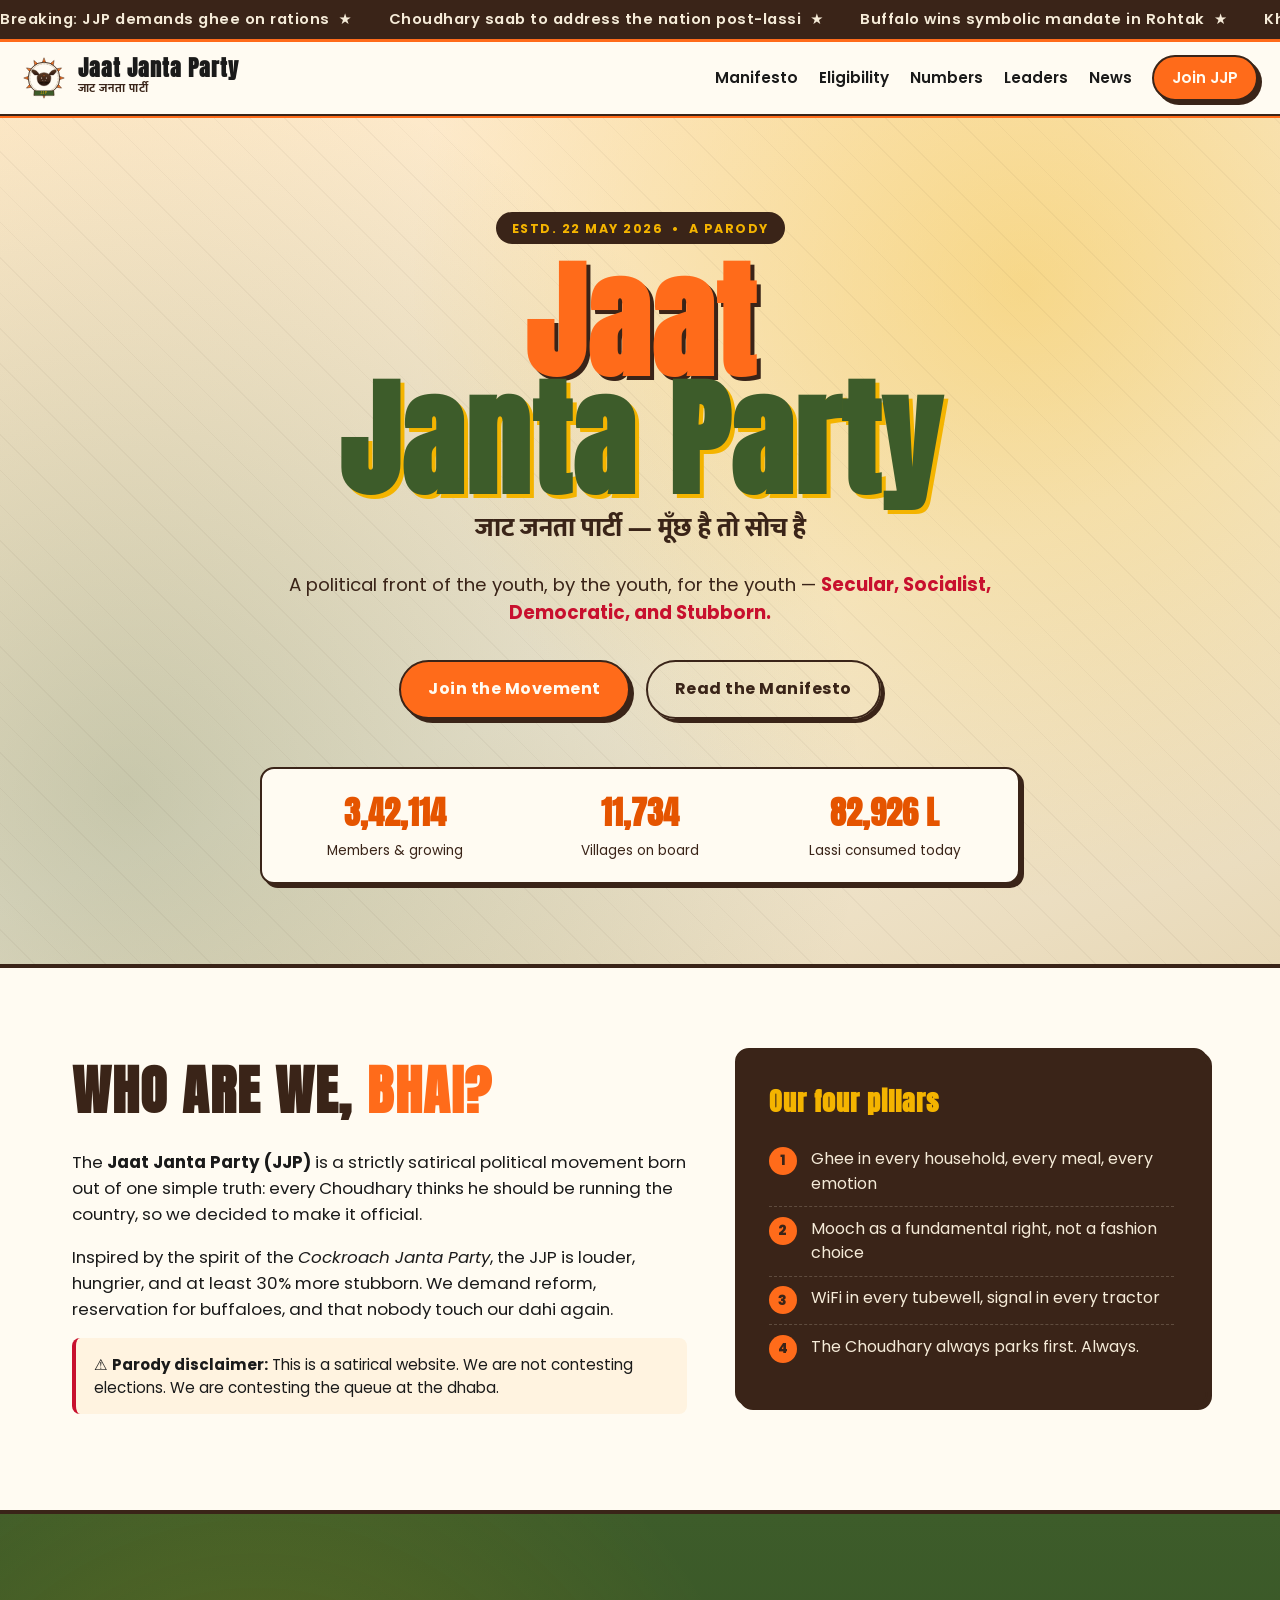
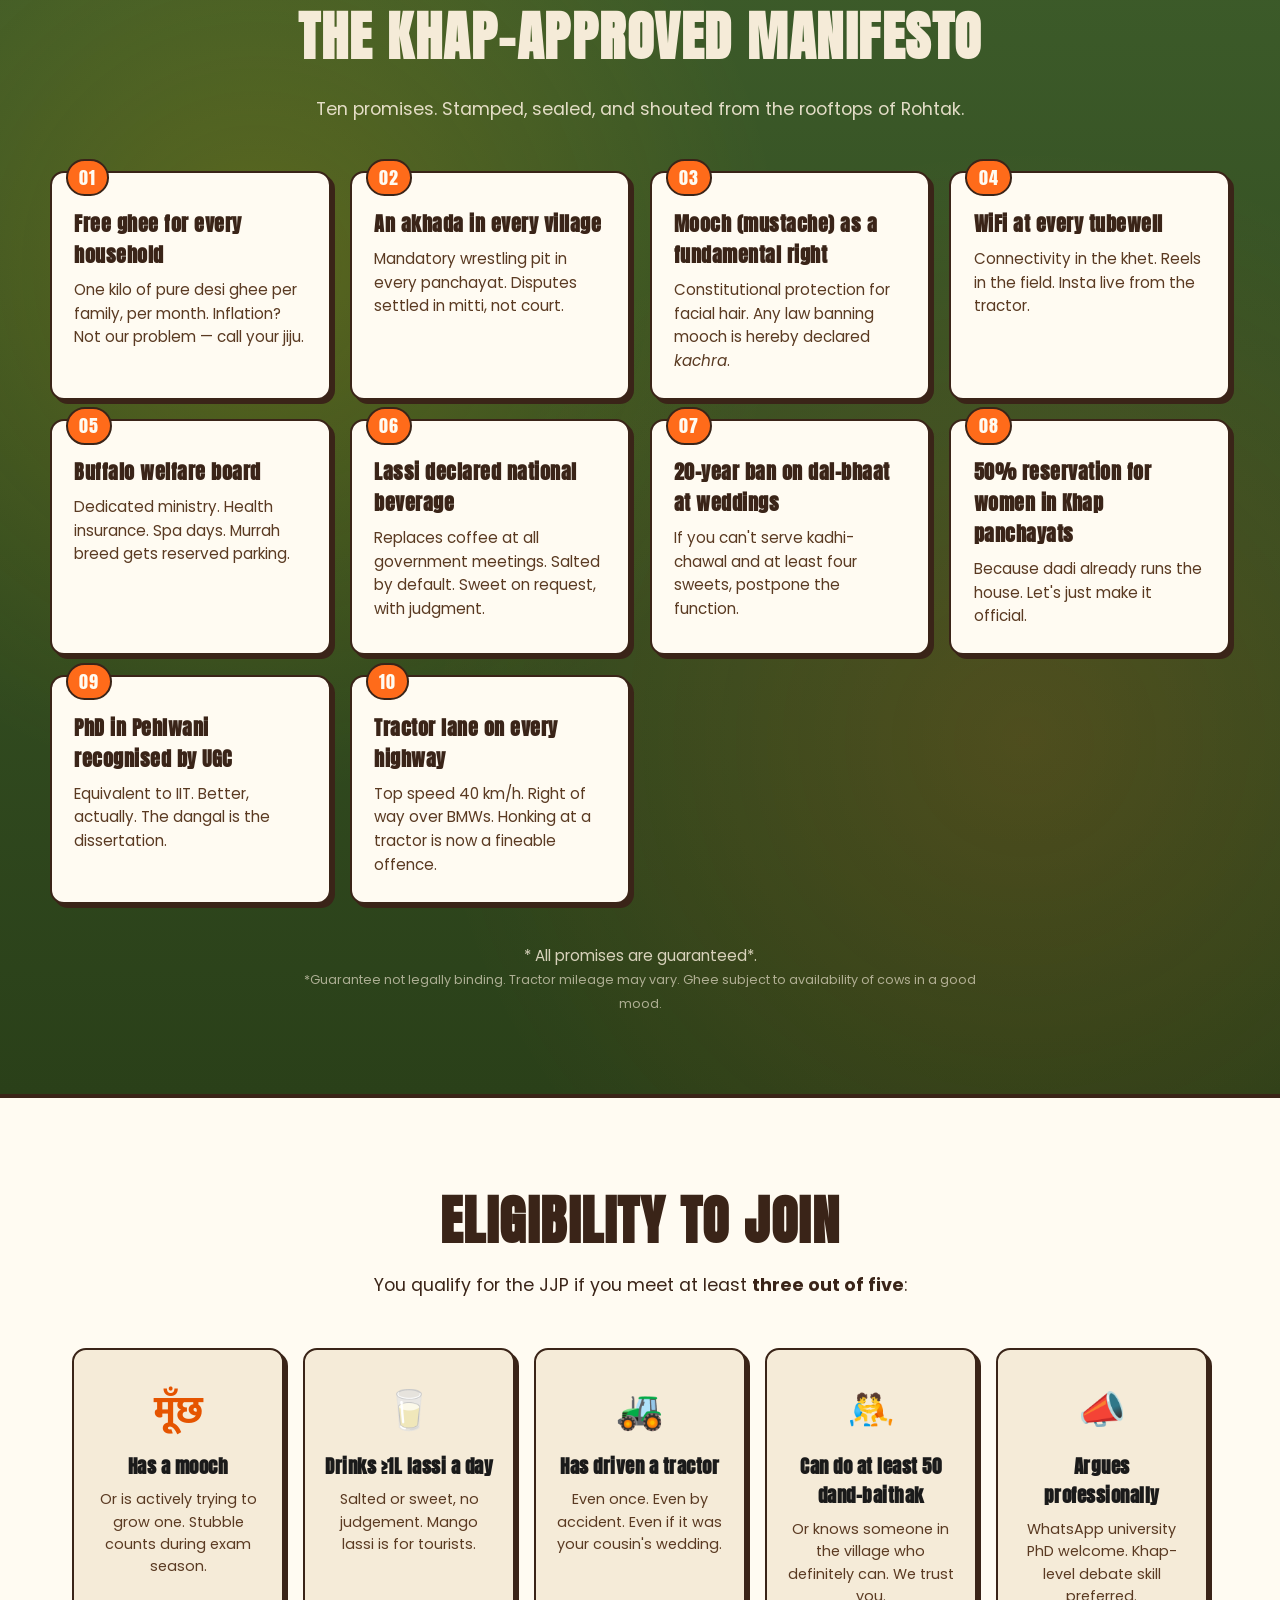
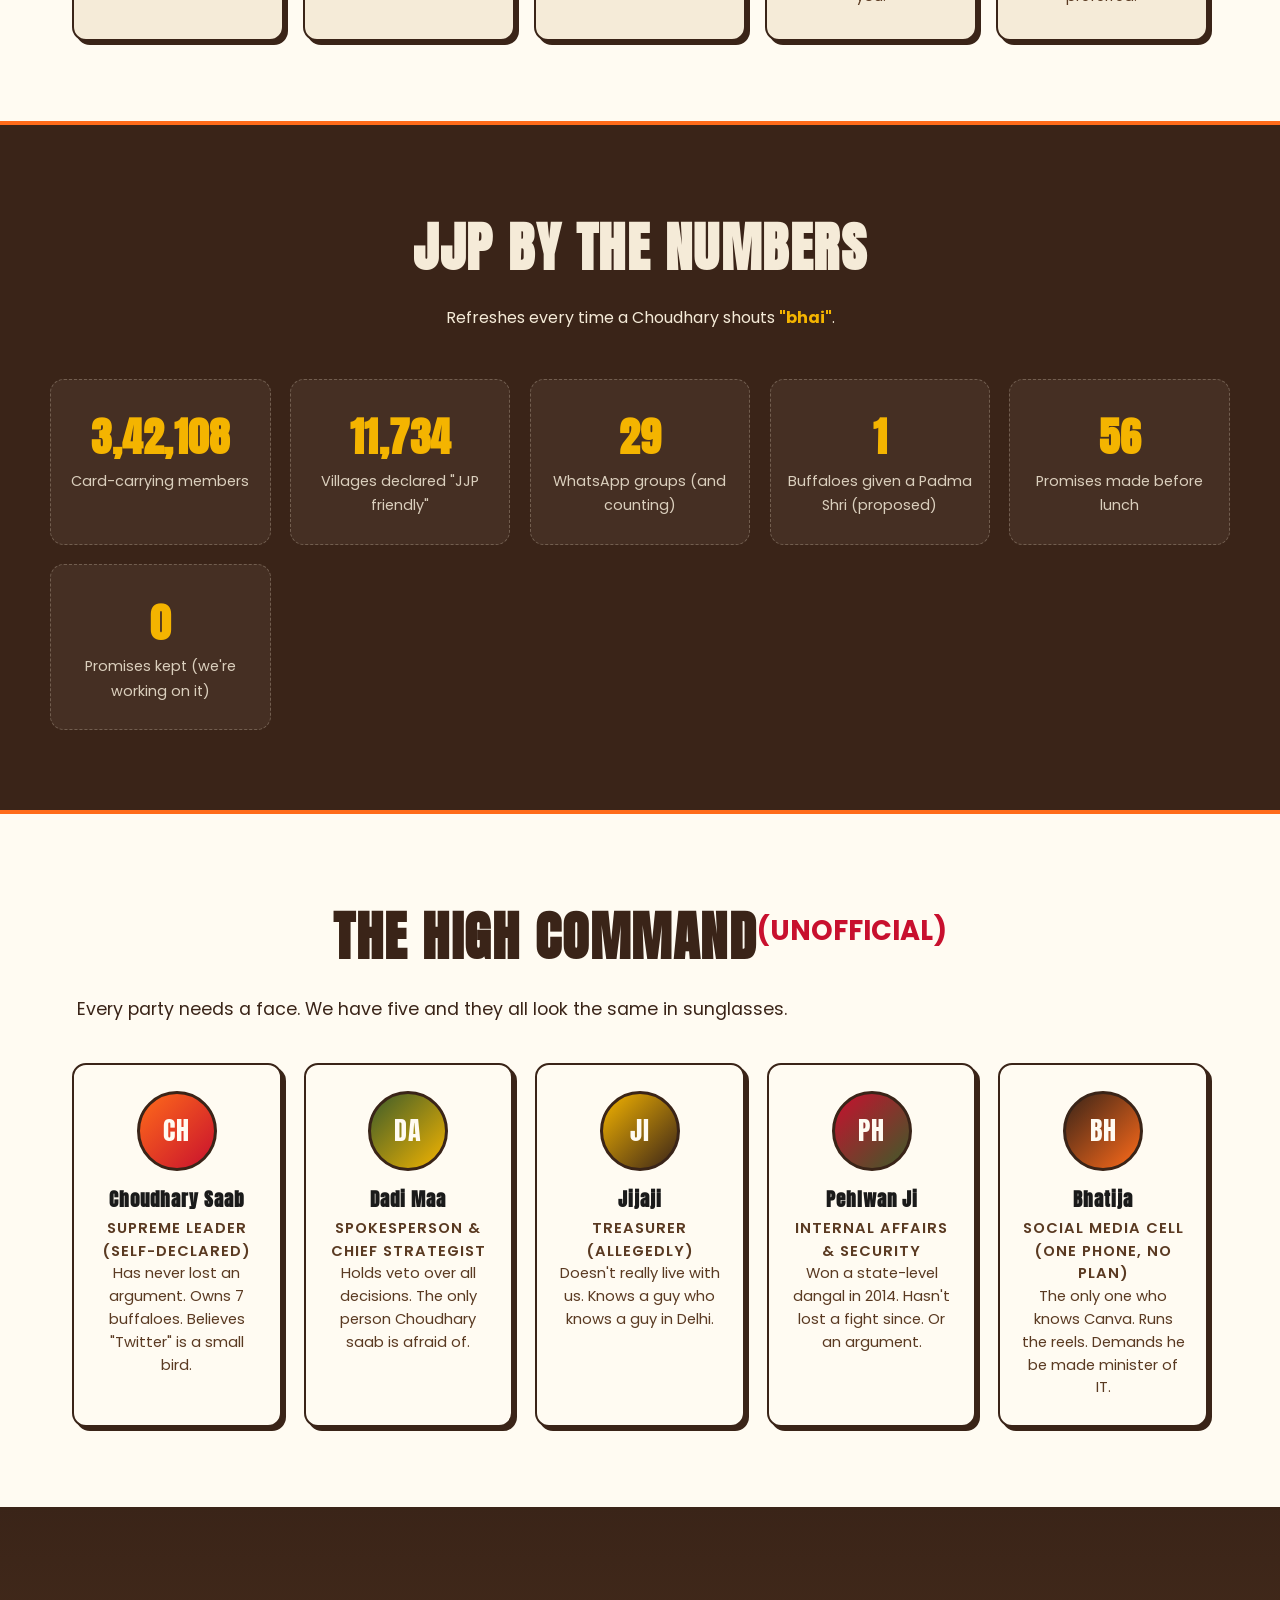
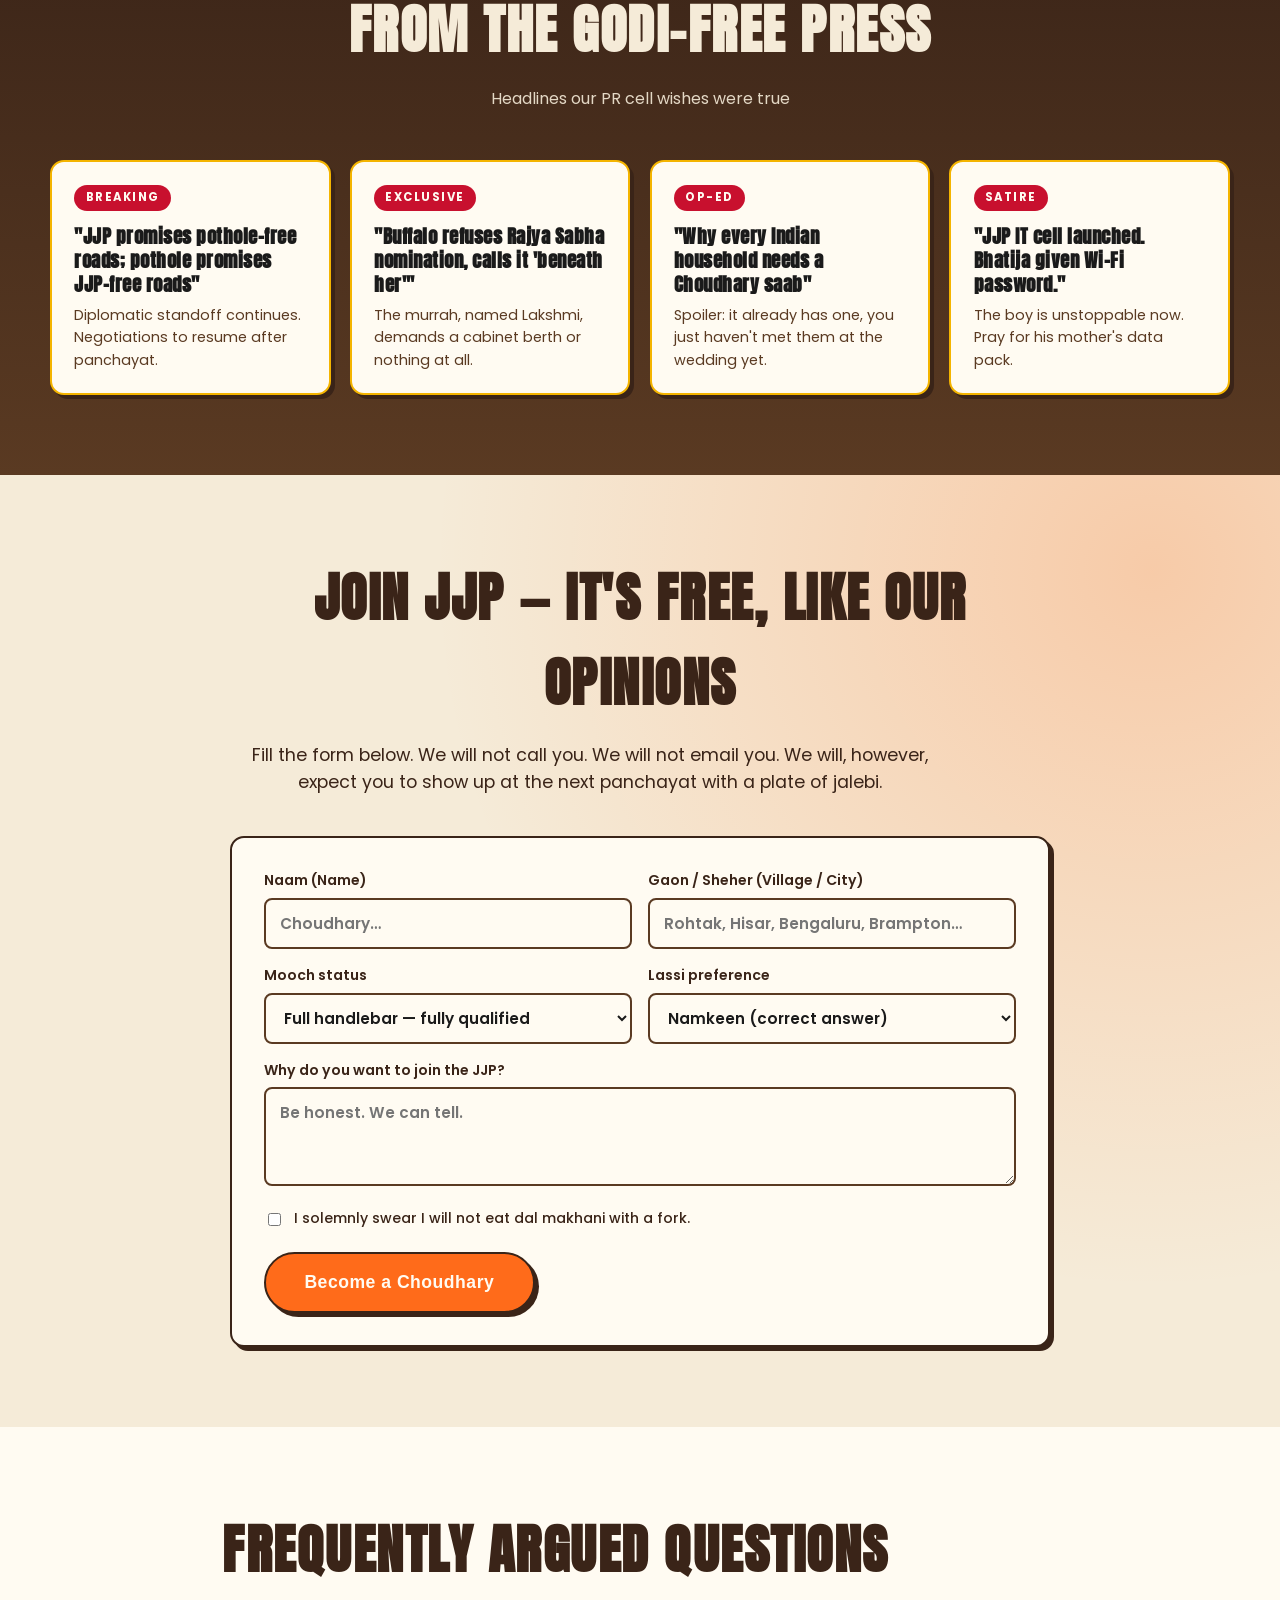
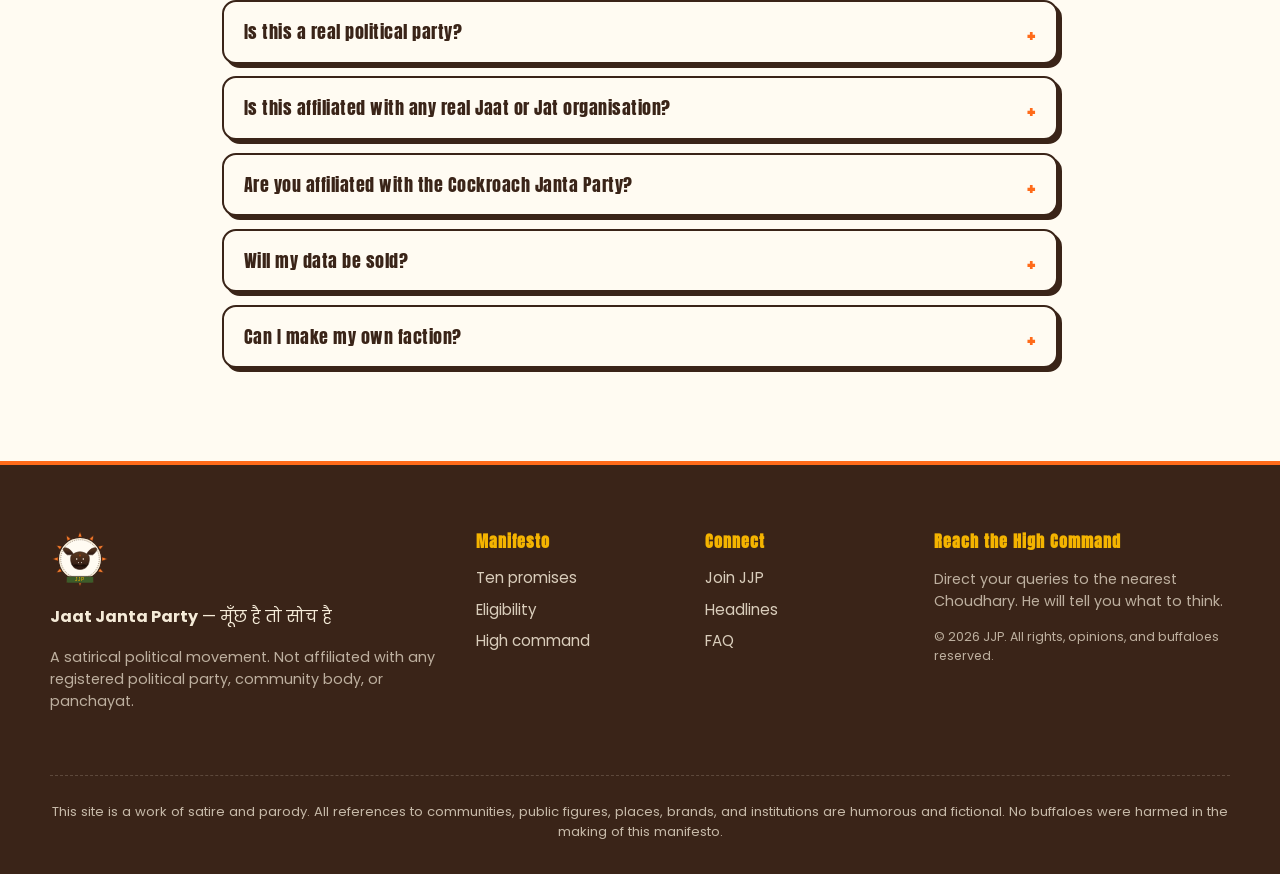
==== commit 58c06cde: "Add Netlify Forms storage + admin page + live count function - Wire signup form to Netlify Forms (da" ====
--- a/index.html
+++ b/index.html
@@ -304,7 +304,11 @@
       Fill the form below. We will not call you. We will not email you.
       We will, however, expect you to show up at the next panchayat with a plate of jalebi.
     </p>
-    <form class="join__form" id="join-form" novalidate>
+    <form class="join__form" id="join-form" name="jjp-signup" method="POST" data-netlify="true" netlify-honeypot="bot-field" novalidate>
+      <input type="hidden" name="form-name" value="jjp-signup" />
+      <p class="honeypot" aria-hidden="true">
+        <label>Don't fill this: <input name="bot-field" tabindex="-1" autocomplete="off" /></label>
+      </p>
       <div class="row">
         <label>
           <span>Naam (Name)</span>
@@ -347,6 +351,9 @@
       <p class="join__success" id="join-success" hidden>
         🎉 Welcome to the JJP, <strong id="join-name">bhai</strong>! Your provisional membership #<span id="join-id">000000</span> is approved. The buffalo is en route.
       </p>
+      <p class="error" id="join-error" hidden>
+        Arre, signup failed. Please try again — Choudhary saab's WiFi may be down.
+      </p>
     </form>
   </div>
 </section>
--- a/styles.css
+++ b/styles.css
@@ -638,6 +638,17 @@
   font-size: 0.95rem;
 }
 .join__form .check input { width: auto; }
+.join__form .honeypot { position: absolute; left: -9999px; opacity: 0; pointer-events: none; }
+.join__form .error {
+  margin-top: 1rem;
+  padding: 0.8rem 1rem;
+  background: #FBE9E7;
+  border: 2px dashed var(--red);
+  border-radius: 10px;
+  color: var(--red);
+  text-align: center;
+  font-weight: 600;
+}
 .join__form .check span { margin: 0; color: var(--mitti); }
 .join__success {
   margin-top: 1rem;
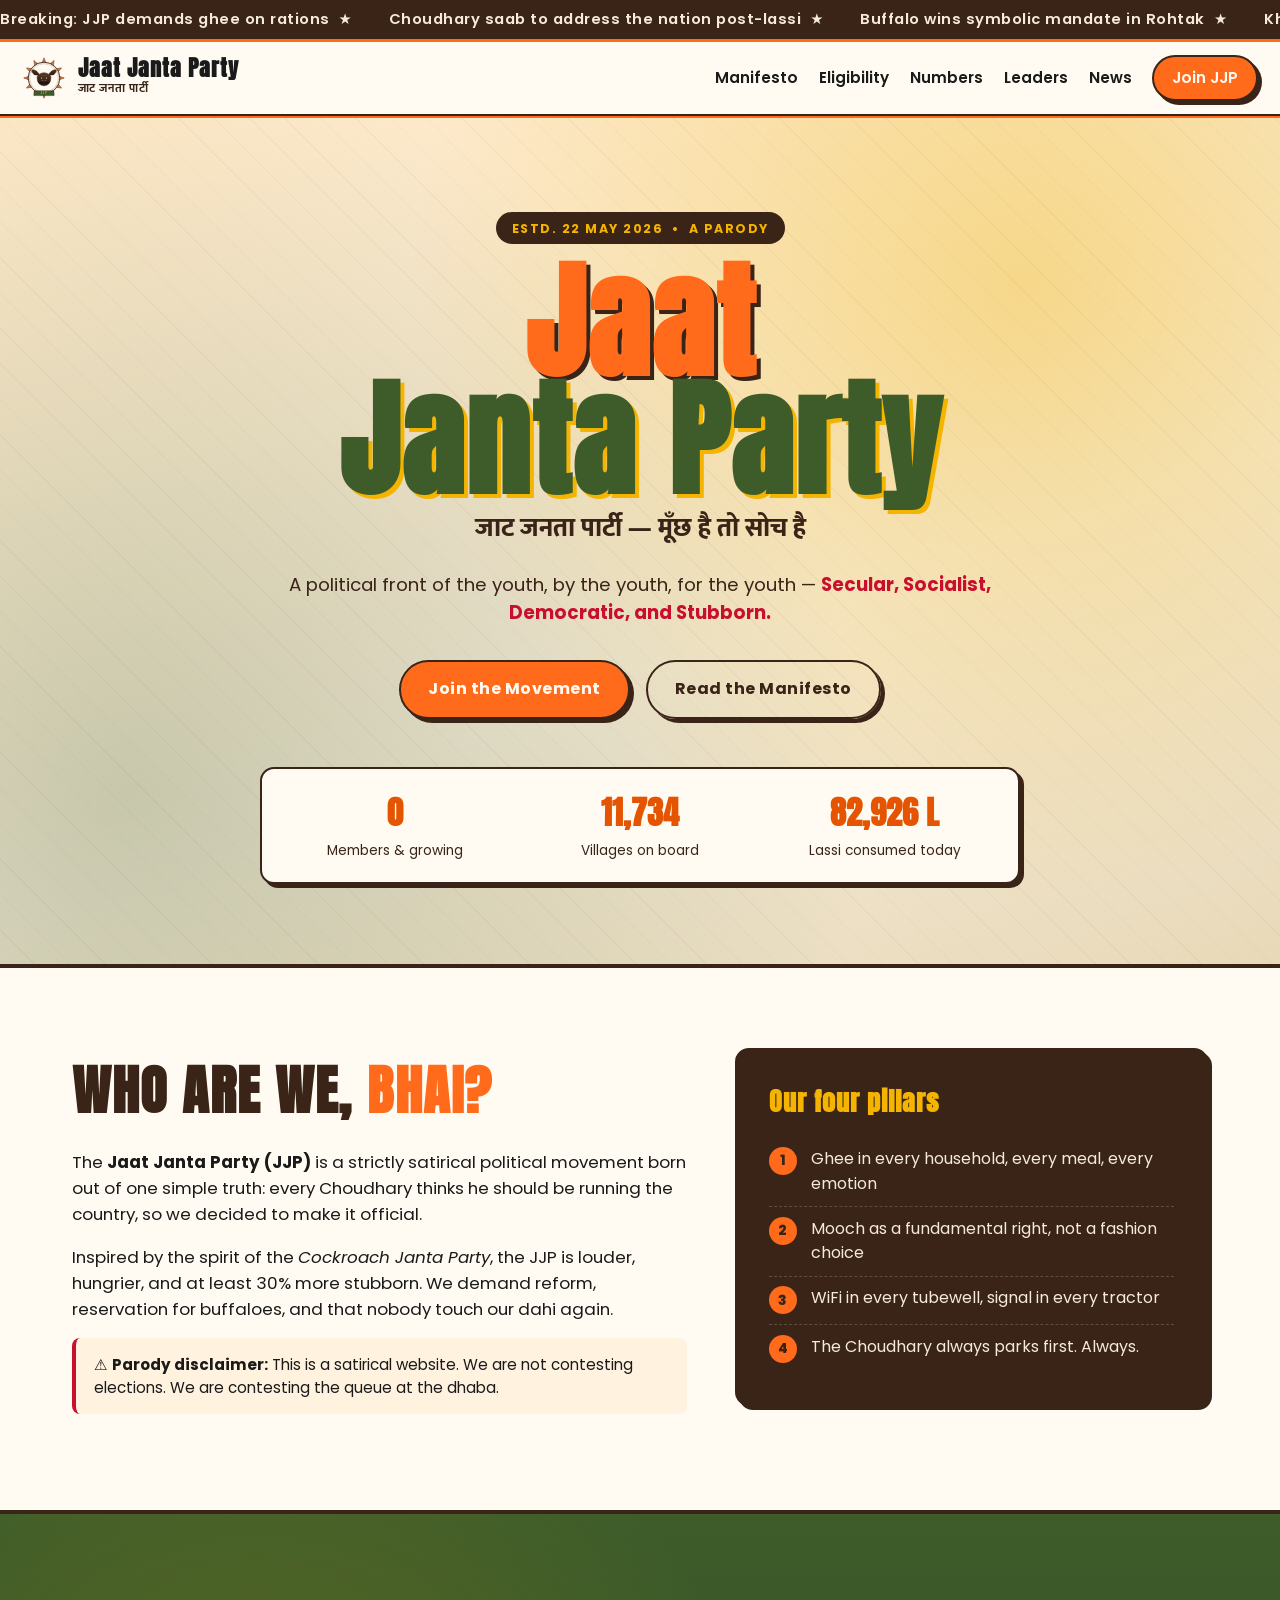
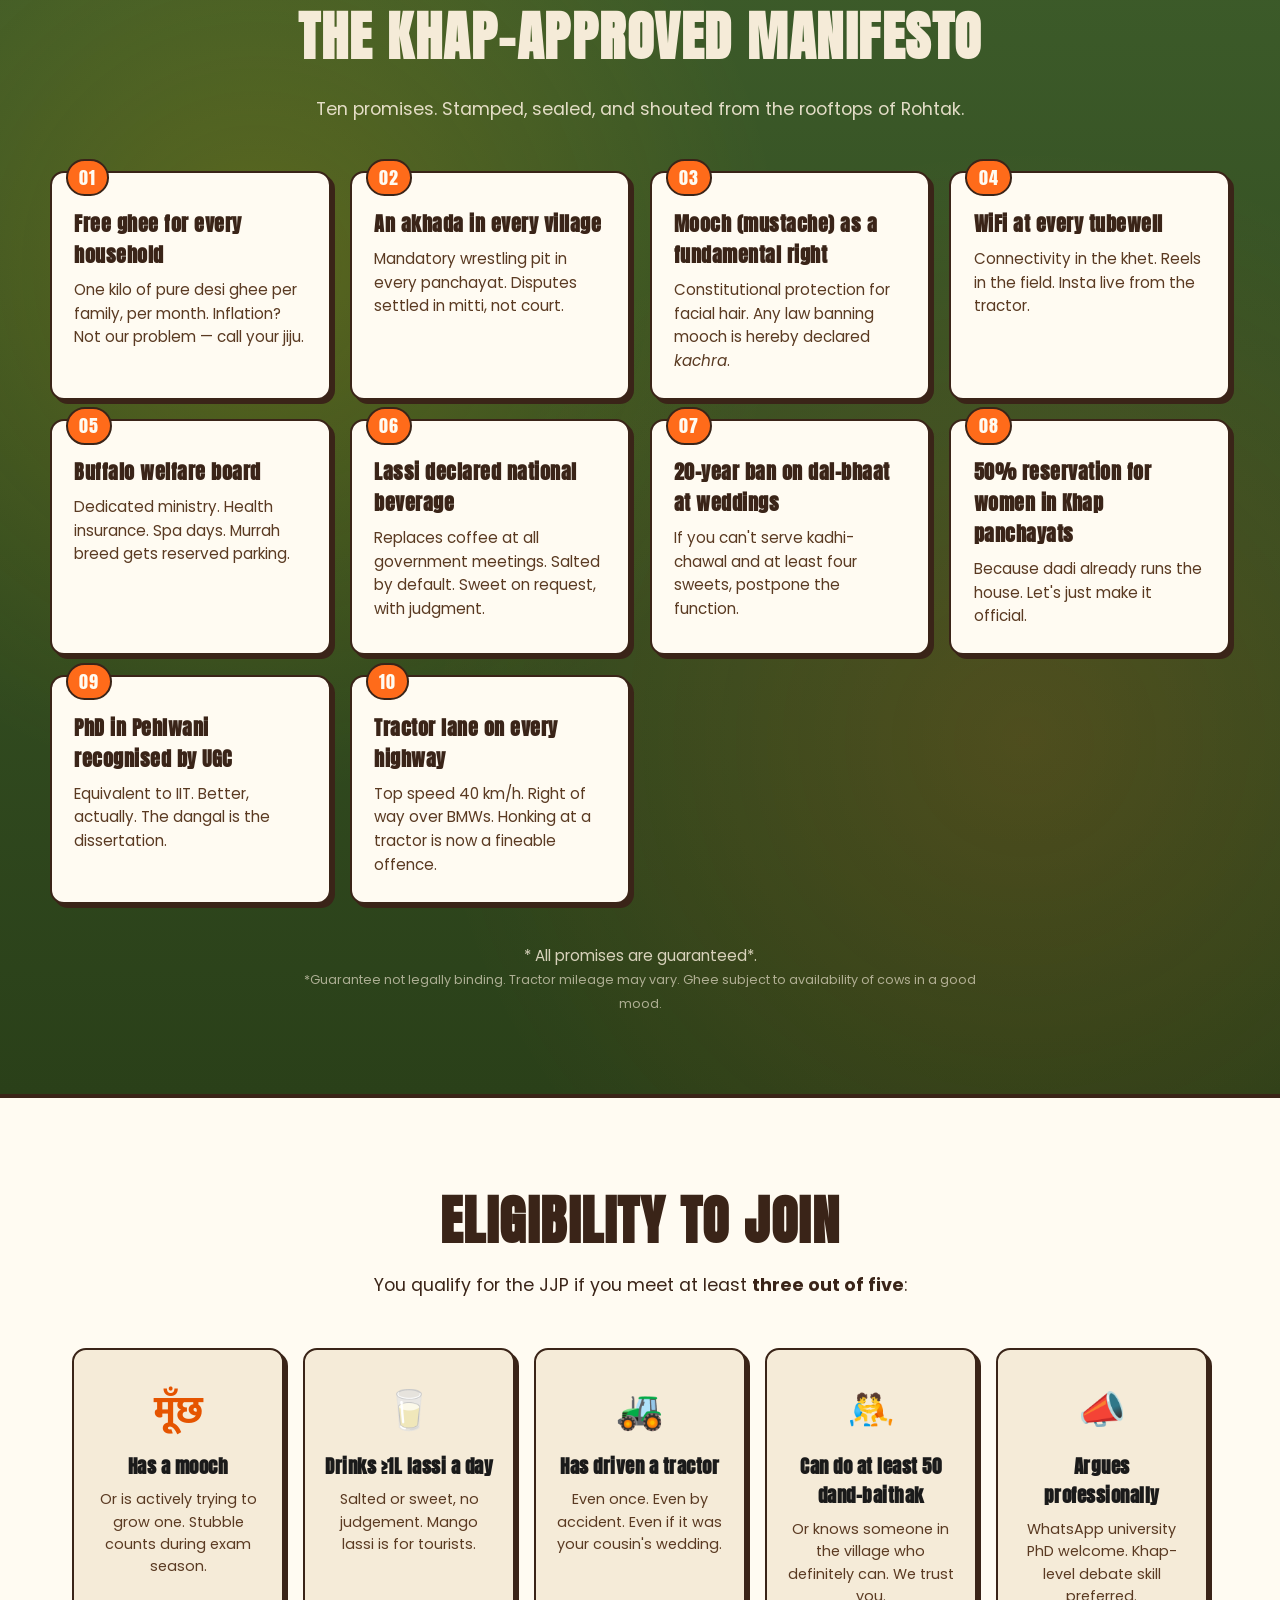
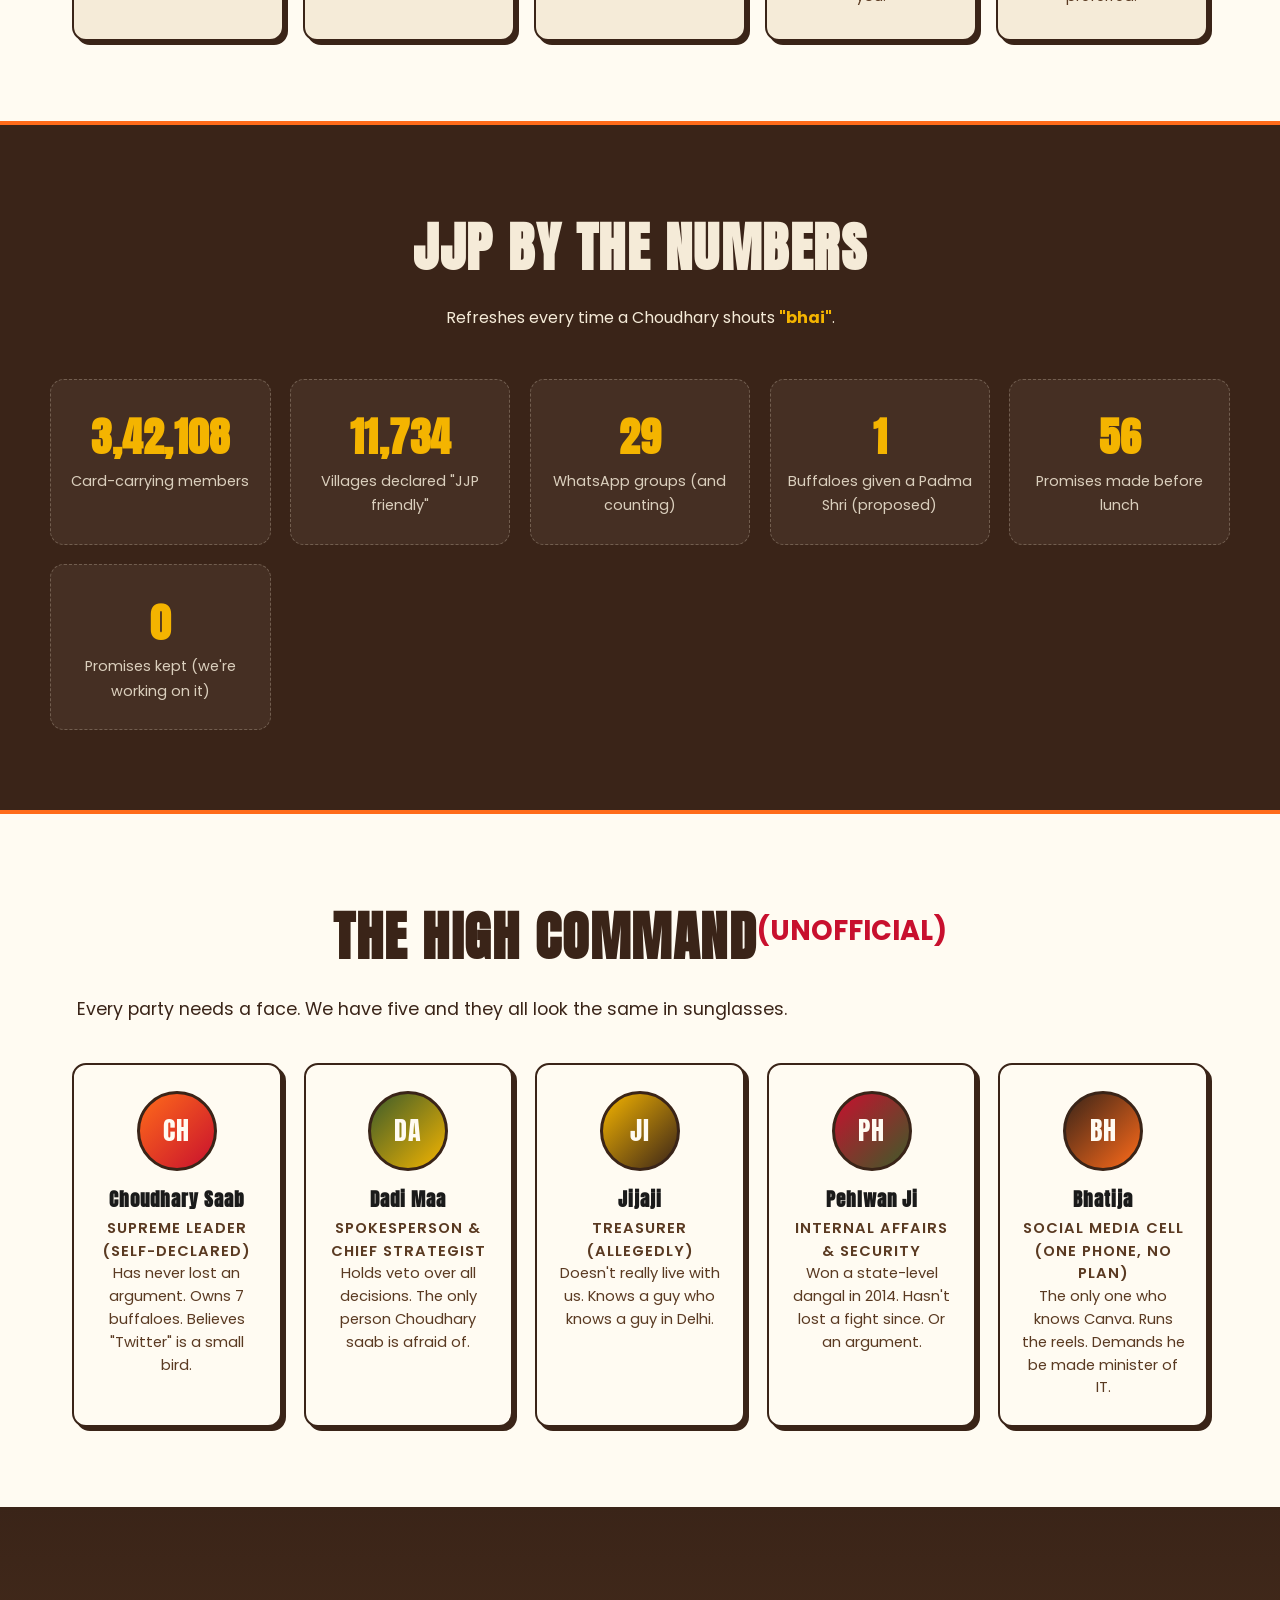
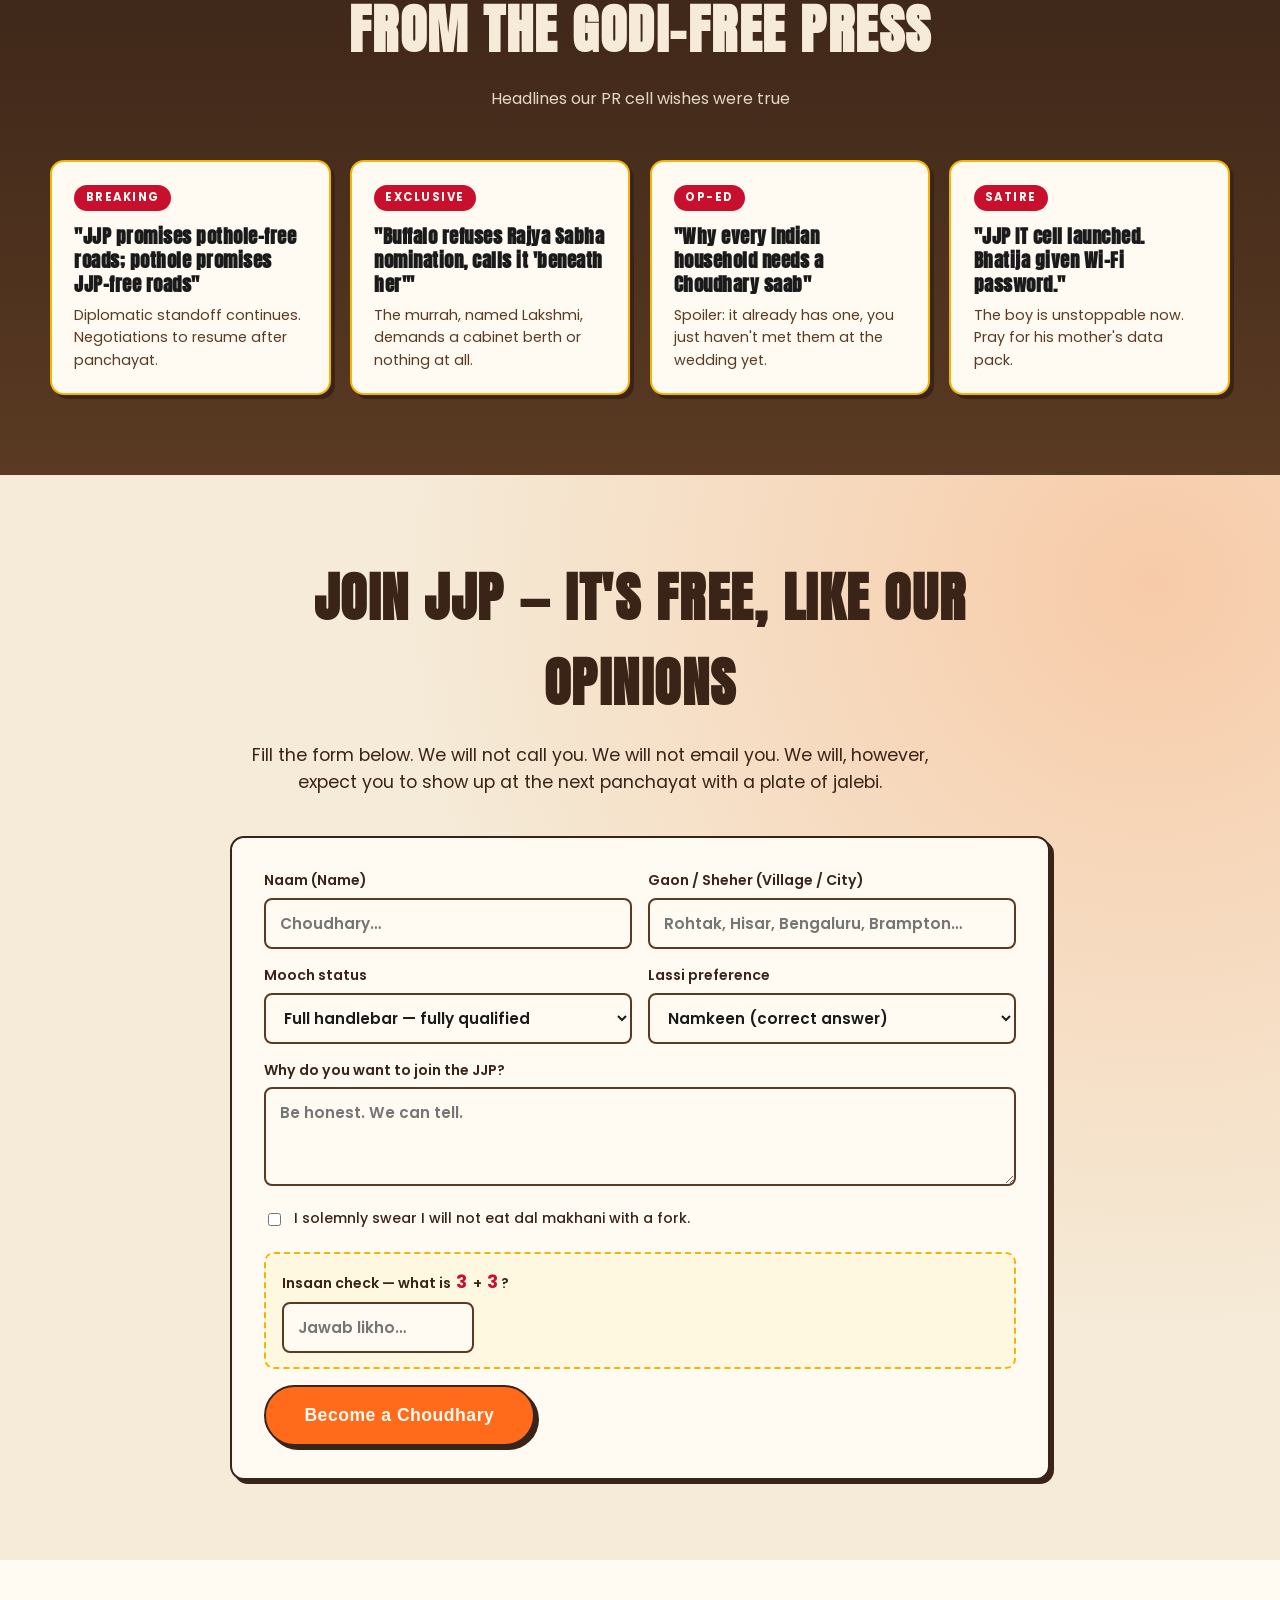
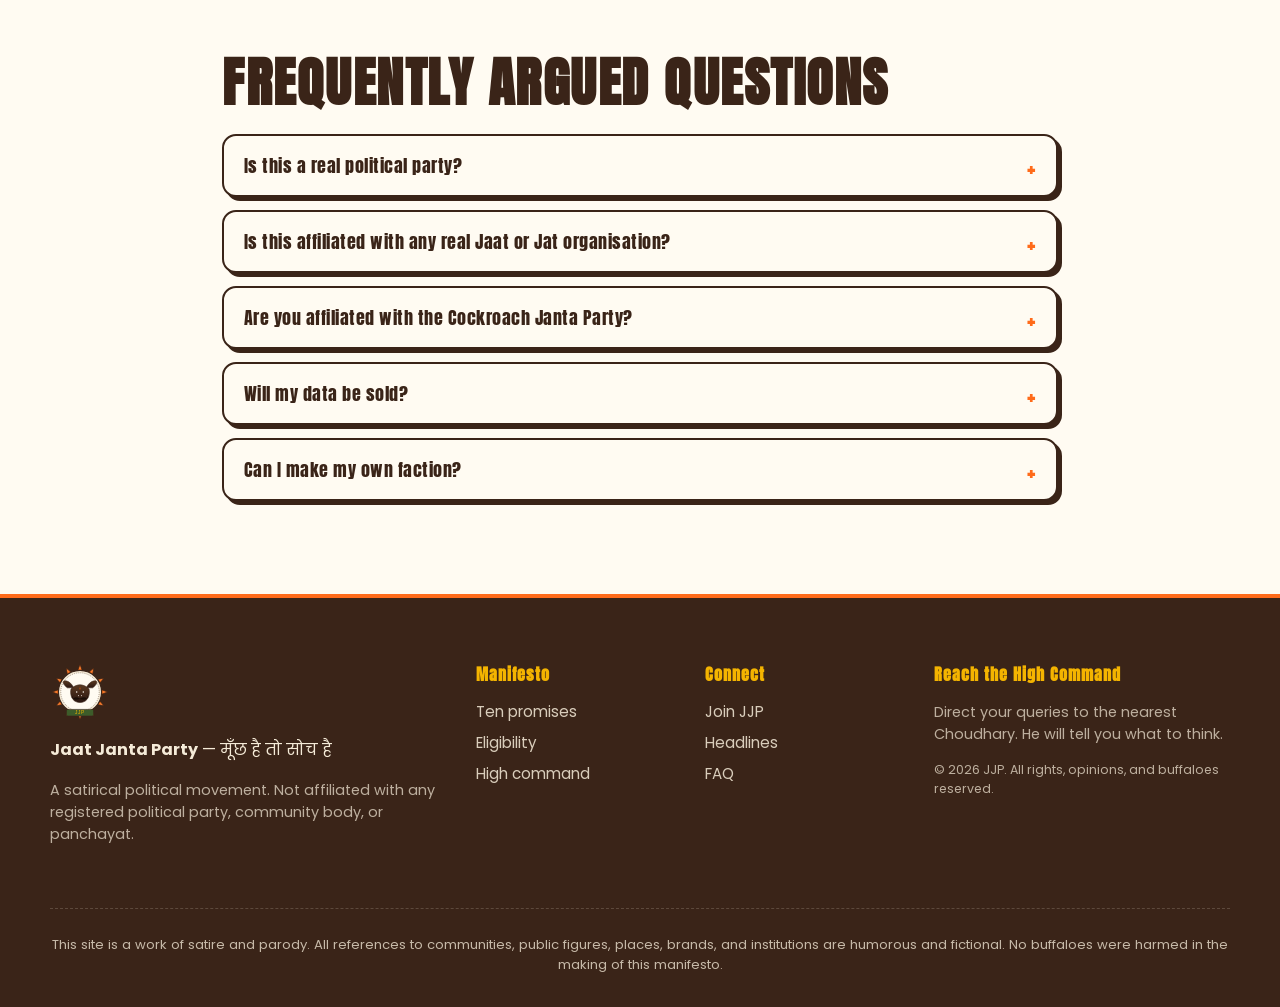
==== commit 85261b5a: "Honest counter + math captcha Counter: - count.js: stop adding 342108 to the real Netlify Forms coun" ====
--- a/index.html
+++ b/index.html
@@ -67,7 +67,7 @@
       <a href="#manifesto" class="btn btn--ghost">Read the Manifesto</a>
     </div>
     <div class="hero__stats">
-      <div><strong id="count-members">3,42,108</strong><span>Members &amp; growing</span></div>
+      <div><strong id="count-members">0</strong><span>Members &amp; growing</span></div>
       <div><strong id="count-villages">11,734</strong><span>Villages on board</span></div>
       <div><strong id="count-lassi">82,919 L</strong><span>Lassi consumed today</span></div>
     </div>
@@ -347,6 +347,10 @@
         <input type="checkbox" required />
         <span>I solemnly swear I will not eat dal makhani with a fork.</span>
       </label>
+      <label class="full captcha">
+        <span>Insaan check — what is <strong id="captcha-a">?</strong> + <strong id="captcha-b">?</strong>?</span>
+        <input name="captcha" id="captcha-input" type="number" inputmode="numeric" pattern="[0-9]*" autocomplete="off" required placeholder="Jawab likho…" />
+      </label>
       <button type="submit" class="btn btn--primary btn--big">Become a Choudhary</button>
       <p class="join__success" id="join-success" hidden>
         🎉 Welcome to the JJP, <strong id="join-name">bhai</strong>! Your provisional membership #<span id="join-id">000000</span> is approved. The buffalo is en route.
--- a/styles.css
+++ b/styles.css
@@ -639,6 +639,15 @@
 }
 .join__form .check input { width: auto; }
 .join__form .honeypot { position: absolute; left: -9999px; opacity: 0; pointer-events: none; }
+.join__form .captcha {
+  background: #FFF8E1;
+  border: 2px dashed var(--mustard, #f1a93a);
+  border-radius: 10px;
+  padding: 0.9rem 1rem;
+  margin-bottom: 1rem;
+}
+.join__form .captcha strong { color: var(--red, #c8252e); font-size: 1.1rem; padding: 0 0.15rem; }
+.join__form .captcha input { max-width: 12rem; }
 .join__form .error {
   margin-top: 1rem;
   padding: 0.8rem 1rem;
